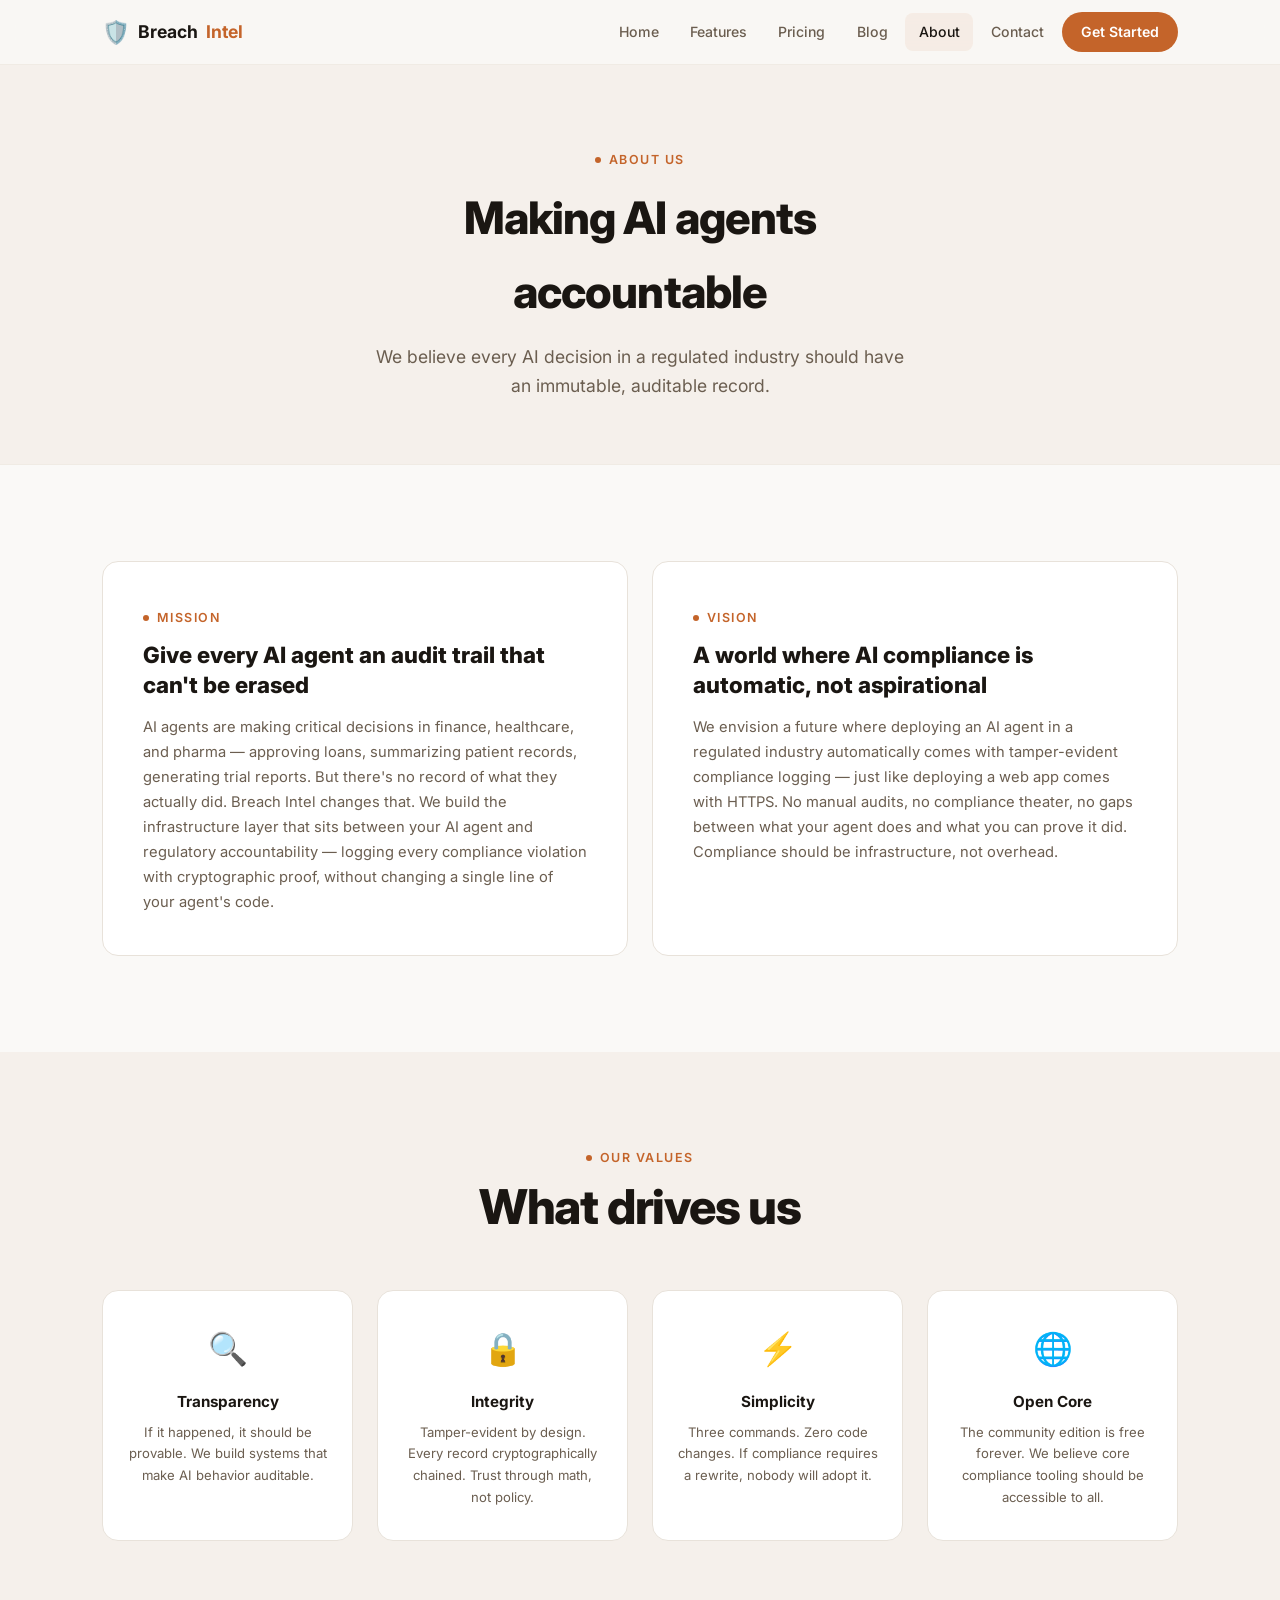
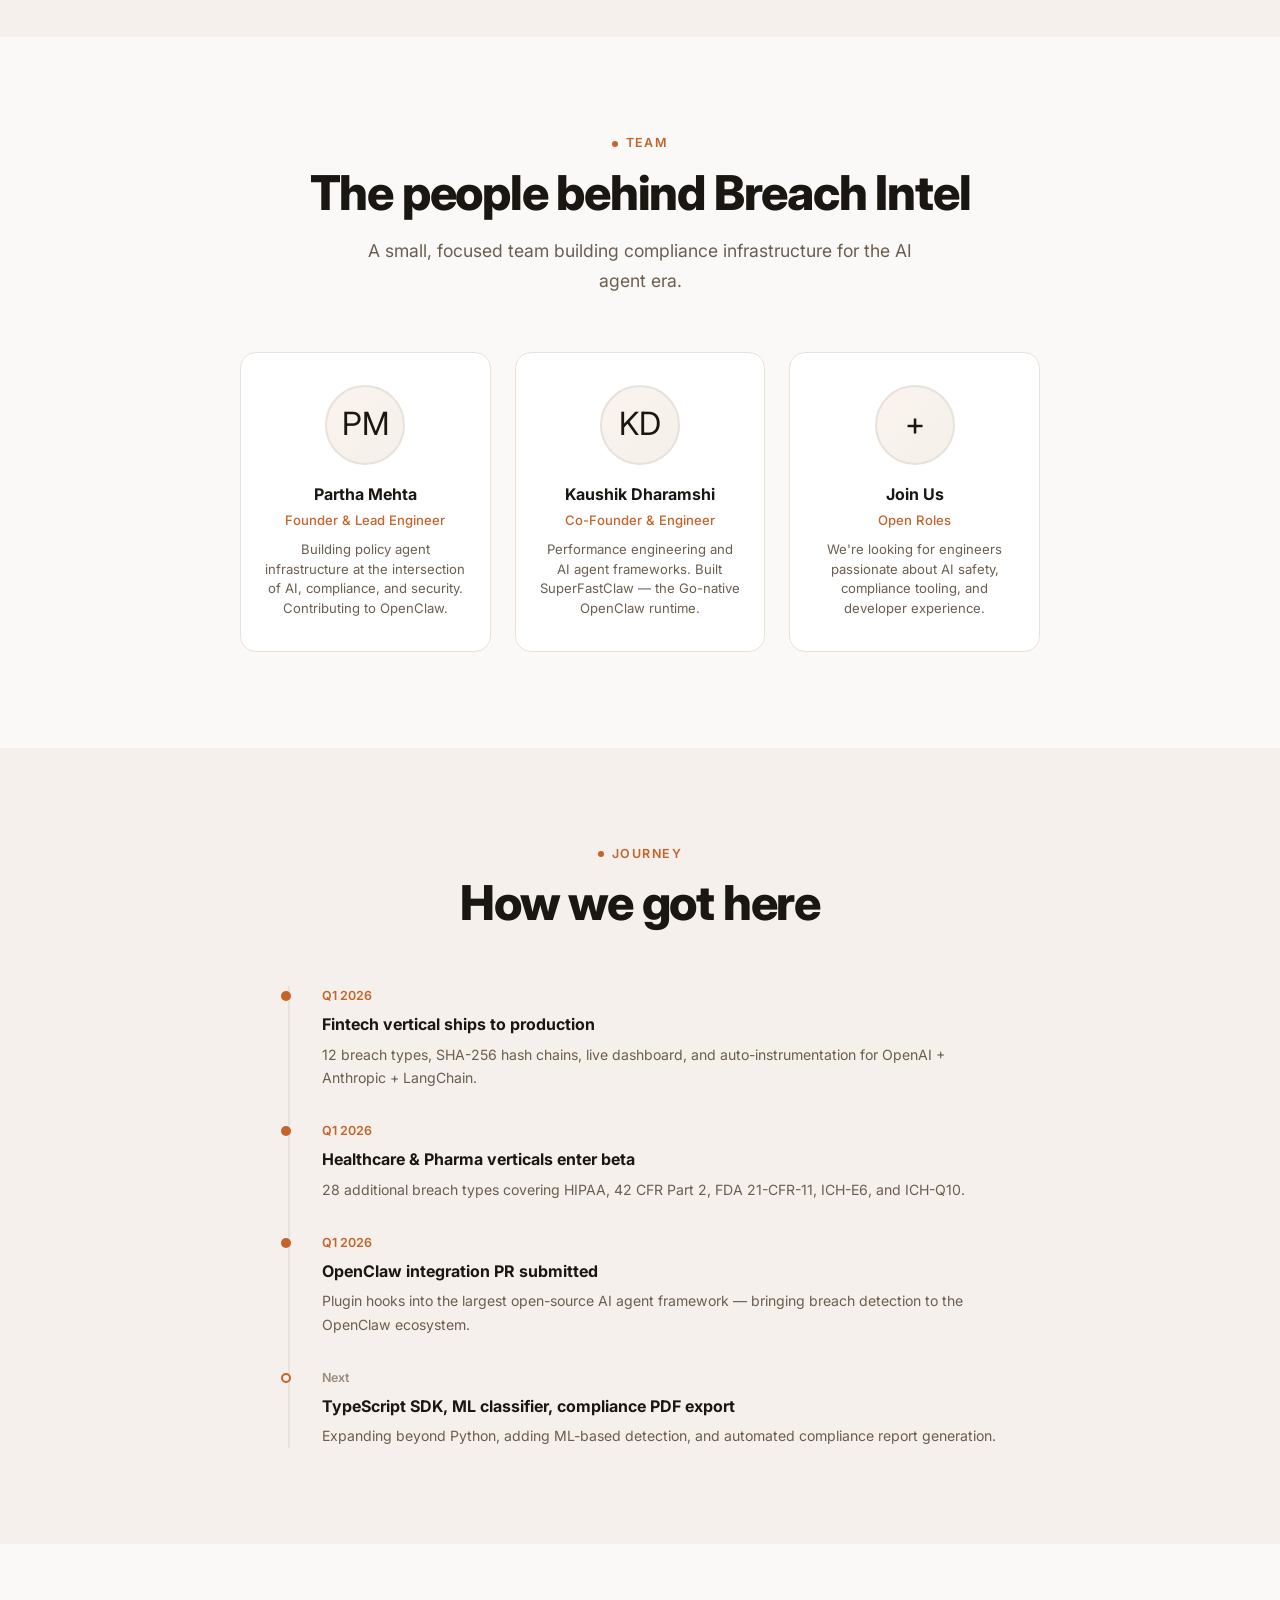
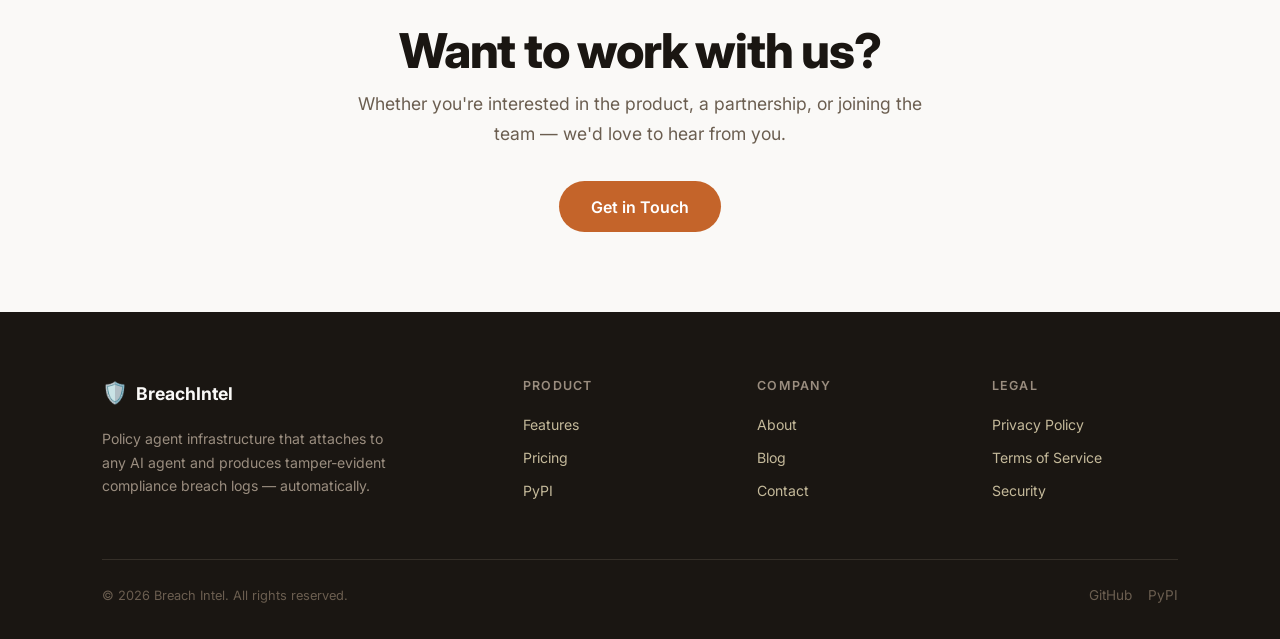
==== about.html @ 2b6464bc "Multi-page redesign: Claude AI-inspired design with 6 pages - Homepage with hero, stats, value prop," ====
<!DOCTYPE html>
<html lang="en">
<head>
  <meta charset="UTF-8">
  <meta name="viewport" content="width=device-width, initial-scale=1.0">
  <title>About — Breach Intel</title>
  <meta name="description" content="Meet the team behind Breach Intel — building the audit layer for AI agents in regulated industries.">
  <link rel="icon" href="data:image/svg+xml,<svg xmlns='http://www.w3.org/2000/svg' viewBox='0 0 100 100'><text y='.9em' font-size='90'>🛡️</text></svg>">
  <link rel="preconnect" href="https://fonts.googleapis.com">
  <link rel="preconnect" href="https://fonts.gstatic.com" crossorigin>
  <link href="https://fonts.googleapis.com/css2?family=Inter:wght@400;500;600;700;800&family=JetBrains+Mono:wght@400;500;600&display=swap" rel="stylesheet">
  <link rel="stylesheet" href="css/style.css">
</head>
<body>

  <nav class="nav">
    <div class="nav-inner">
      <a href="index.html" class="nav-brand"><span class="icon">🛡️</span> Breach<span class="highlight">Intel</span></a>
      <button class="nav-toggle" aria-label="Menu" aria-expanded="false">
        <svg viewBox="0 0 24 24" fill="none" stroke="currentColor" stroke-width="2"><path d="M4 6h16M4 12h16M4 18h16"/></svg>
      </button>
      <div class="nav-links">
        <a href="index.html">Home</a>
        <a href="features.html">Features</a>
        <a href="pricing.html">Pricing</a>
        <a href="blog.html">Blog</a>
        <a href="about.html">About</a>
        <a href="contact.html">Contact</a>
        <a href="contact.html" class="nav-cta">Get Started</a>
      </div>
    </div>
  </nav>

  <div class="page-header">
    <div class="container">
      <div class="section-eyebrow"><span class="dot"></span> About Us</div>
      <h1>Making AI agents<br>accountable</h1>
      <p>We believe every AI decision in a regulated industry should have an immutable, auditable record.</p>
    </div>
  </div>

  <!-- Mission & Vision -->
  <section>
    <div class="container">
      <div class="grid-2 fade-in">
        <div class="card" style="padding:2.5rem;">
          <div class="section-eyebrow" style="margin-bottom:0.75rem;"><span class="dot"></span> Mission</div>
          <h2 style="font-size:1.4rem;font-weight:800;margin-bottom:1rem;line-height:1.3;">Give every AI agent an audit trail that can't be erased</h2>
          <p style="font-size:0.92rem;color:var(--text-secondary);line-height:1.7;">AI agents are making critical decisions in finance, healthcare, and pharma — approving loans, summarizing patient records, generating trial reports. But there's no record of what they actually did. Breach Intel changes that. We build the infrastructure layer that sits between your AI agent and regulatory accountability — logging every compliance violation with cryptographic proof, without changing a single line of your agent's code.</p>
        </div>
        <div class="card" style="padding:2.5rem;">
          <div class="section-eyebrow" style="margin-bottom:0.75rem;"><span class="dot"></span> Vision</div>
          <h2 style="font-size:1.4rem;font-weight:800;margin-bottom:1rem;line-height:1.3;">A world where AI compliance is automatic, not aspirational</h2>
          <p style="font-size:0.92rem;color:var(--text-secondary);line-height:1.7;">We envision a future where deploying an AI agent in a regulated industry automatically comes with tamper-evident compliance logging — just like deploying a web app comes with HTTPS. No manual audits, no compliance theater, no gaps between what your agent does and what you can prove it did. Compliance should be infrastructure, not overhead.</p>
        </div>
      </div>
    </div>
  </section>

  <!-- Values -->
  <section class="bg-warm">
    <div class="container">
      <div class="section-header center fade-in">
        <div class="section-eyebrow"><span class="dot"></span> Our Values</div>
        <h2 class="section-title">What drives us</h2>
      </div>
      <div class="grid-4 fade-in">
        <div class="card" style="text-align:center;padding:2rem 1.5rem;">
          <div style="font-size:2rem;margin-bottom:0.8rem;">🔍</div>
          <h3 style="font-size:0.95rem;">Transparency</h3>
          <p style="font-size:0.82rem;color:var(--text-secondary);margin-top:0.4rem;">If it happened, it should be provable. We build systems that make AI behavior auditable.</p>
        </div>
        <div class="card" style="text-align:center;padding:2rem 1.5rem;">
          <div style="font-size:2rem;margin-bottom:0.8rem;">🔒</div>
          <h3 style="font-size:0.95rem;">Integrity</h3>
          <p style="font-size:0.82rem;color:var(--text-secondary);margin-top:0.4rem;">Tamper-evident by design. Every record cryptographically chained. Trust through math, not policy.</p>
        </div>
        <div class="card" style="text-align:center;padding:2rem 1.5rem;">
          <div style="font-size:2rem;margin-bottom:0.8rem;">⚡</div>
          <h3 style="font-size:0.95rem;">Simplicity</h3>
          <p style="font-size:0.82rem;color:var(--text-secondary);margin-top:0.4rem;">Three commands. Zero code changes. If compliance requires a rewrite, nobody will adopt it.</p>
        </div>
        <div class="card" style="text-align:center;padding:2rem 1.5rem;">
          <div style="font-size:2rem;margin-bottom:0.8rem;">🌐</div>
          <h3 style="font-size:0.95rem;">Open Core</h3>
          <p style="font-size:0.82rem;color:var(--text-secondary);margin-top:0.4rem;">The community edition is free forever. We believe core compliance tooling should be accessible to all.</p>
        </div>
      </div>
    </div>
  </section>

  <!-- Team -->
  <section>
    <div class="container">
      <div class="section-header center fade-in">
        <div class="section-eyebrow"><span class="dot"></span> Team</div>
        <h2 class="section-title">The people behind Breach Intel</h2>
        <p class="section-sub">A small, focused team building compliance infrastructure for the AI agent era.</p>
      </div>
      <div class="team-grid fade-in" style="max-width:800px;margin:0 auto;">
        <div class="team-card">
          <div class="team-avatar">PM</div>
          <h4>Partha Mehta</h4>
          <div class="role">Founder &amp; Lead Engineer</div>
          <p class="bio">Building policy agent infrastructure at the intersection of AI, compliance, and security. Contributing to OpenClaw.</p>
        </div>
        <div class="team-card">
          <div class="team-avatar">KD</div>
          <h4>Kaushik Dharamshi</h4>
          <div class="role">Co-Founder &amp; Engineer</div>
          <p class="bio">Performance engineering and AI agent frameworks. Built SuperFastClaw — the Go-native OpenClaw runtime.</p>
        </div>
        <div class="team-card">
          <div class="team-avatar">+</div>
          <h4>Join Us</h4>
          <div class="role">Open Roles</div>
          <p class="bio">We're looking for engineers passionate about AI safety, compliance tooling, and developer experience.</p>
        </div>
      </div>
    </div>
  </section>

  <!-- Timeline -->
  <section class="bg-warm">
    <div class="container">
      <div class="section-header center fade-in">
        <div class="section-eyebrow"><span class="dot"></span> Journey</div>
        <h2 class="section-title">How we got here</h2>
      </div>
      <div class="container-narrow fade-in">
        <div style="border-left:2px solid var(--border);padding-left:2rem;margin-left:1rem;">
          <div style="margin-bottom:2rem;position:relative;">
            <div style="position:absolute;left:-2.55rem;top:0.3rem;width:10px;height:10px;border-radius:50%;background:var(--accent);"></div>
            <div style="font-size:0.78rem;color:var(--accent);font-weight:600;margin-bottom:0.3rem;">Q1 2026</div>
            <h3 style="font-size:1rem;font-weight:700;margin-bottom:0.3rem;">Fintech vertical ships to production</h3>
            <p style="font-size:0.88rem;color:var(--text-secondary);">12 breach types, SHA-256 hash chains, live dashboard, and auto-instrumentation for OpenAI + Anthropic + LangChain.</p>
          </div>
          <div style="margin-bottom:2rem;position:relative;">
            <div style="position:absolute;left:-2.55rem;top:0.3rem;width:10px;height:10px;border-radius:50%;background:var(--accent);"></div>
            <div style="font-size:0.78rem;color:var(--accent);font-weight:600;margin-bottom:0.3rem;">Q1 2026</div>
            <h3 style="font-size:1rem;font-weight:700;margin-bottom:0.3rem;">Healthcare &amp; Pharma verticals enter beta</h3>
            <p style="font-size:0.88rem;color:var(--text-secondary);">28 additional breach types covering HIPAA, 42 CFR Part 2, FDA 21-CFR-11, ICH-E6, and ICH-Q10.</p>
          </div>
          <div style="margin-bottom:2rem;position:relative;">
            <div style="position:absolute;left:-2.55rem;top:0.3rem;width:10px;height:10px;border-radius:50%;background:var(--accent);"></div>
            <div style="font-size:0.78rem;color:var(--accent);font-weight:600;margin-bottom:0.3rem;">Q1 2026</div>
            <h3 style="font-size:1rem;font-weight:700;margin-bottom:0.3rem;">OpenClaw integration PR submitted</h3>
            <p style="font-size:0.88rem;color:var(--text-secondary);">Plugin hooks into the largest open-source AI agent framework — bringing breach detection to the OpenClaw ecosystem.</p>
          </div>
          <div style="position:relative;">
            <div style="position:absolute;left:-2.55rem;top:0.3rem;width:10px;height:10px;border-radius:50%;border:2px solid var(--accent);background:var(--bg-warm);"></div>
            <div style="font-size:0.78rem;color:var(--text-tertiary);font-weight:600;margin-bottom:0.3rem;">Next</div>
            <h3 style="font-size:1rem;font-weight:700;margin-bottom:0.3rem;">TypeScript SDK, ML classifier, compliance PDF export</h3>
            <p style="font-size:0.88rem;color:var(--text-secondary);">Expanding beyond Python, adding ML-based detection, and automated compliance report generation.</p>
          </div>
        </div>
      </div>
    </div>
  </section>

  <!-- CTA -->
  <section style="text-align:center;padding:5rem 2rem;">
    <div class="container-narrow fade-in">
      <h2 class="section-title">Want to work with us?</h2>
      <p class="section-sub" style="margin:0.75rem auto 2rem;">Whether you're interested in the product, a partnership, or joining the team — we'd love to hear from you.</p>
      <a href="contact.html" class="btn btn-accent btn-lg">Get in Touch</a>
    </div>
  </section>

  <!-- Footer -->
  <footer class="footer">
    <div class="container">
      <div class="footer-grid">
        <div>
          <div class="footer-brand"><span class="icon">🛡️</span> BreachIntel</div>
          <p class="footer-desc">Policy agent infrastructure that attaches to any AI agent and produces tamper-evident compliance breach logs — automatically.</p>
        </div>
        <div><h4>Product</h4><a href="features.html" class="footer-link">Features</a><a href="pricing.html" class="footer-link">Pricing</a><a href="https://pypi.org/project/breach-intel/" target="_blank" class="footer-link">PyPI</a></div>
        <div><h4>Company</h4><a href="about.html" class="footer-link">About</a><a href="blog.html" class="footer-link">Blog</a><a href="contact.html" class="footer-link">Contact</a></div>
        <div><h4>Legal</h4><a href="#" class="footer-link">Privacy Policy</a><a href="#" class="footer-link">Terms of Service</a><a href="#" class="footer-link">Security</a></div>
      </div>
      <div class="footer-bottom">
        <span class="footer-copy">&copy; 2026 Breach Intel. All rights reserved.</span>
        <div class="footer-socials"><a href="https://github.com/ParthaMehtaOrg" target="_blank">GitHub</a><a href="https://pypi.org/project/breach-intel/" target="_blank">PyPI</a></div>
      </div>
    </div>
  </footer>
  <script src="js/main.js"></script>
</body>
</html>
---- css/style.css ----
/* ═══════════════════════════════════════════════════════════
   Breach Intel — Global Styles
   Design: Claude AI–inspired (warm neutrals, soft gradients)
   ═══════════════════════════════════════════════════════════ */

/* ── Variables ── */
:root {
  /* Surfaces */
  --bg:          #faf9f7;
  --bg-warm:     #f5f0eb;
  --bg-card:     #ffffff;
  --bg-elevated: #fff8f2;
  --bg-dark:     #1a1612;
  --bg-dark-card:#252017;
  --bg-code:     #2d2821;

  /* Text */
  --text:        #1a1612;
  --text-secondary: #6b5e50;
  --text-tertiary:  #9a8d7f;
  --text-inverse:   #faf9f7;

  /* Accent — warm coral/terracotta */
  --accent:       #c4642a;
  --accent-light: #e8854a;
  --accent-bg:    rgba(196, 100, 42, 0.08);
  --accent-bg-hover: rgba(196, 100, 42, 0.14);

  /* Semantic */
  --success:  #2d8a4e;
  --warning:  #c77d1a;
  --danger:   #c42a2a;
  --info:     #2a6ec4;

  /* Borders */
  --border:       #e8e2da;
  --border-light: #f0ebe4;
  --border-hover: #d4ccc0;

  /* Shadows */
  --shadow-sm:  0 1px 3px rgba(26, 22, 18, 0.04);
  --shadow-md:  0 4px 12px rgba(26, 22, 18, 0.06);
  --shadow-lg:  0 8px 30px rgba(26, 22, 18, 0.08);
  --shadow-xl:  0 16px 50px rgba(26, 22, 18, 0.12);

  /* Radius */
  --radius-sm:  8px;
  --radius-md:  12px;
  --radius-lg:  16px;
  --radius-xl:  24px;
  --radius-full: 100px;

  /* Spacing */
  --section-pad: 6rem 0;

  /* Typography */
  --font-body: 'Inter', -apple-system, BlinkMacSystemFont, 'Segoe UI', sans-serif;
  --font-mono: 'JetBrains Mono', 'Fira Code', 'Consolas', monospace;

  /* Transitions */
  --ease: cubic-bezier(0.4, 0, 0.2, 1);
}

/* ── Reset ── */
*, *::before, *::after { margin: 0; padding: 0; box-sizing: border-box; }

html {
  scroll-behavior: smooth;
  -webkit-text-size-adjust: 100%;
}

body {
  font-family: var(--font-body);
  background: var(--bg);
  color: var(--text);
  line-height: 1.65;
  overflow-x: hidden;
  -webkit-font-smoothing: antialiased;
  -moz-osx-font-smoothing: grayscale;
}

img { max-width: 100%; display: block; }
a { color: inherit; text-decoration: none; }
code, pre { font-family: var(--font-mono); }

/* ── Layout ── */
.container {
  max-width: 1140px;
  margin: 0 auto;
  padding: 0 2rem;
}
.container-narrow {
  max-width: 800px;
  margin: 0 auto;
  padding: 0 2rem;
}

/* ── Navigation ── */
.nav {
  position: fixed;
  top: 0;
  width: 100%;
  z-index: 100;
  background: rgba(250, 249, 247, 0.8);
  backdrop-filter: blur(20px);
  -webkit-backdrop-filter: blur(20px);
  border-bottom: 1px solid var(--border-light);
  transition: background 0.3s var(--ease), box-shadow 0.3s var(--ease);
}
.nav.scrolled {
  background: rgba(250, 249, 247, 0.95);
  box-shadow: var(--shadow-sm);
}
.nav-inner {
  max-width: 1140px;
  margin: 0 auto;
  padding: 0 2rem;
  height: 64px;
  display: flex;
  align-items: center;
  justify-content: space-between;
}
.nav-brand {
  display: flex;
  align-items: center;
  gap: 0.5rem;
  font-weight: 700;
  font-size: 1.1rem;
  color: var(--text);
  text-decoration: none;
}
.nav-brand .icon { font-size: 1.4rem; }
.nav-brand .highlight { color: var(--accent); }

.nav-links {
  display: flex;
  align-items: center;
  gap: 0.25rem;
}
.nav-links a {
  padding: 0.45rem 0.85rem;
  font-size: 0.88rem;
  font-weight: 500;
  color: var(--text-secondary);
  border-radius: var(--radius-sm);
  transition: all 0.2s var(--ease);
}
.nav-links a:hover,
.nav-links a.active {
  color: var(--text);
  background: var(--accent-bg);
}

.nav-cta {
  background: var(--accent) !important;
  color: #fff !important;
  font-weight: 600 !important;
  padding: 0.5rem 1.2rem !important;
  border-radius: var(--radius-full) !important;
  transition: all 0.2s var(--ease) !important;
}
.nav-cta:hover {
  background: var(--accent-light) !important;
  transform: translateY(-1px) !important;
  box-shadow: 0 4px 15px rgba(196, 100, 42, 0.25) !important;
}

/* Mobile menu */
.nav-toggle {
  display: none;
  background: none;
  border: none;
  cursor: pointer;
  padding: 0.5rem;
  color: var(--text);
}
.nav-toggle svg { width: 24px; height: 24px; }

/* ── Buttons ── */
.btn {
  display: inline-flex;
  align-items: center;
  gap: 0.5rem;
  padding: 0.75rem 1.6rem;
  border-radius: var(--radius-full);
  font-size: 0.92rem;
  font-weight: 600;
  font-family: var(--font-body);
  text-decoration: none;
  cursor: pointer;
  border: none;
  transition: all 0.25s var(--ease);
  line-height: 1.4;
}
.btn-primary {
  background: var(--text);
  color: var(--bg);
}
.btn-primary:hover {
  background: #352f28;
  transform: translateY(-2px);
  box-shadow: var(--shadow-lg);
}
.btn-accent {
  background: var(--accent);
  color: #fff;
}
.btn-accent:hover {
  background: var(--accent-light);
  transform: translateY(-2px);
  box-shadow: 0 4px 20px rgba(196, 100, 42, 0.3);
}
.btn-outline {
  background: transparent;
  color: var(--text);
  border: 1.5px solid var(--border);
}
.btn-outline:hover {
  border-color: var(--border-hover);
  background: var(--bg-warm);
  transform: translateY(-2px);
}
.btn-ghost {
  background: transparent;
  color: var(--accent);
  padding: 0.5rem 0;
}
.btn-ghost:hover {
  color: var(--accent-light);
}
.btn-ghost .arrow {
  transition: transform 0.2s var(--ease);
}
.btn-ghost:hover .arrow {
  transform: translateX(4px);
}

.btn-sm { padding: 0.5rem 1.1rem; font-size: 0.85rem; }
.btn-lg { padding: 0.9rem 2rem; font-size: 1rem; }

/* ── Section ── */
section { padding: var(--section-pad); }

.section-eyebrow {
  display: inline-flex;
  align-items: center;
  gap: 0.5rem;
  font-size: 0.78rem;
  text-transform: uppercase;
  letter-spacing: 0.12em;
  font-weight: 600;
  color: var(--accent);
  margin-bottom: 0.75rem;
}
.section-eyebrow .dot {
  width: 6px; height: 6px;
  border-radius: 50%;
  background: var(--accent);
}
.section-title {
  font-size: clamp(2rem, 4vw, 3rem);
  font-weight: 800;
  line-height: 1.12;
  letter-spacing: -0.025em;
  color: var(--text);
}
.section-title .accent { color: var(--accent); }
.section-sub {
  font-size: 1.1rem;
  color: var(--text-secondary);
  line-height: 1.7;
  max-width: 580px;
  margin-top: 1rem;
}
.section-header {
  margin-bottom: 3.5rem;
}
.section-header.center {
  text-align: center;
  display: flex;
  flex-direction: column;
  align-items: center;
}

/* ── Cards ── */
.card {
  background: var(--bg-card);
  border: 1px solid var(--border);
  border-radius: var(--radius-lg);
  padding: 2rem;
  transition: all 0.3s var(--ease);
}
.card:hover {
  border-color: var(--border-hover);
  box-shadow: var(--shadow-md);
  transform: translateY(-3px);
}
.card-icon {
  width: 48px;
  height: 48px;
  border-radius: var(--radius-md);
  display: flex;
  align-items: center;
  justify-content: center;
  font-size: 1.4rem;
  margin-bottom: 1.2rem;
  background: var(--accent-bg);
}
.card-icon.green { background: rgba(45, 138, 78, 0.1); }
.card-icon.blue  { background: rgba(42, 110, 196, 0.1); }
.card-icon.orange { background: rgba(199, 125, 26, 0.1); }
.card-icon.red   { background: rgba(196, 42, 42, 0.1); }
.card-icon.purple { background: rgba(138, 79, 196, 0.1); }

.card h3 {
  font-size: 1.05rem;
  font-weight: 700;
  margin-bottom: 0.5rem;
}
.card p {
  font-size: 0.9rem;
  color: var(--text-secondary);
  line-height: 1.65;
}

/* ── Grid ── */
.grid-2 { display: grid; grid-template-columns: repeat(2, 1fr); gap: 1.5rem; }
.grid-3 { display: grid; grid-template-columns: repeat(3, 1fr); gap: 1.5rem; }
.grid-4 { display: grid; grid-template-columns: repeat(4, 1fr); gap: 1.5rem; }

/* ── Badge / Tag ── */
.badge {
  display: inline-flex;
  align-items: center;
  gap: 0.4rem;
  padding: 0.3rem 0.8rem;
  border-radius: var(--radius-full);
  font-size: 0.75rem;
  font-weight: 600;
  border: 1px solid var(--border);
  background: var(--bg-card);
}
.badge.accent {
  background: var(--accent-bg);
  color: var(--accent);
  border-color: transparent;
}
.tag {
  display: inline-block;
  padding: 0.2rem 0.6rem;
  border-radius: var(--radius-sm);
  font-size: 0.72rem;
  font-weight: 600;
  font-family: var(--font-mono);
  background: var(--bg-warm);
  color: var(--text-secondary);
  border: 1px solid var(--border-light);
}

/* ── Terminal / Code ── */
.terminal {
  background: var(--bg-code);
  border-radius: var(--radius-lg);
  overflow: hidden;
  box-shadow: var(--shadow-xl);
}
.terminal-bar {
  display: flex;
  align-items: center;
  gap: 6px;
  padding: 0.75rem 1rem;
  background: rgba(0,0,0,0.2);
}
.terminal-dot { width: 10px; height: 10px; border-radius: 50%; }
.terminal-dot.r { background: #e85d4a; }
.terminal-dot.y { background: #d4a83a; }
.terminal-dot.g { background: #3bba5a; }
.terminal-body {
  padding: 1.4rem 1.6rem;
  font-family: var(--font-mono);
  font-size: 0.82rem;
  line-height: 1.9;
  color: #c4b99a;
  overflow-x: auto;
}
.terminal-body .prompt { color: #7ec87e; }
.terminal-body .cmd { color: #f0e6d2; }
.terminal-body .flag { color: #6fb8d4; }
.terminal-body .output { color: #8a7e6a; }
.terminal-body .success { color: #7ec87e; }
.terminal-body .warn { color: #d4a83a; }
.terminal-body .url { color: #c4642a; }
.terminal-body .accent-text { color: #c4642a; }

/* ── Stats ── */
.stats-row {
  display: grid;
  grid-template-columns: repeat(auto-fit, minmax(140px, 1fr));
  gap: 0;
  border: 1px solid var(--border);
  border-radius: var(--radius-lg);
  background: var(--bg-card);
  overflow: hidden;
}
.stat {
  padding: 1.5rem 1.2rem;
  text-align: center;
  border-right: 1px solid var(--border);
}
.stat:last-child { border-right: none; }
.stat-value {
  font-family: var(--font-mono);
  font-size: 1.6rem;
  font-weight: 700;
  color: var(--text);
}
.stat-label {
  font-size: 0.72rem;
  text-transform: uppercase;
  letter-spacing: 0.1em;
  color: var(--text-tertiary);
  margin-top: 0.25rem;
  font-weight: 500;
}

/* ── Table ── */
.table-wrap {
  border: 1px solid var(--border);
  border-radius: var(--radius-lg);
  overflow: hidden;
  background: var(--bg-card);
}
.table-wrap table {
  width: 100%;
  border-collapse: collapse;
}
.table-wrap th {
  text-align: left;
  padding: 0.9rem 1.2rem;
  font-size: 0.78rem;
  text-transform: uppercase;
  letter-spacing: 0.08em;
  color: var(--text-tertiary);
  background: var(--bg-warm);
  border-bottom: 1px solid var(--border);
  font-weight: 600;
}
.table-wrap td {
  padding: 0.85rem 1.2rem;
  font-size: 0.9rem;
  border-bottom: 1px solid var(--border-light);
}
.table-wrap tr:last-child td { border-bottom: none; }
.table-wrap tr:hover td { background: var(--bg-warm); }

.check { color: var(--success); font-weight: 600; }
.cross { color: var(--text-tertiary); }

/* ── Form ── */
.form-group {
  margin-bottom: 1.2rem;
}
.form-group label {
  display: block;
  font-size: 0.85rem;
  font-weight: 600;
  margin-bottom: 0.4rem;
  color: var(--text);
}
.form-input {
  width: 100%;
  padding: 0.75rem 1rem;
  border: 1.5px solid var(--border);
  border-radius: var(--radius-md);
  font-family: var(--font-body);
  font-size: 0.92rem;
  color: var(--text);
  background: var(--bg-card);
  transition: border-color 0.2s var(--ease), box-shadow 0.2s var(--ease);
  outline: none;
}
.form-input:focus {
  border-color: var(--accent);
  box-shadow: 0 0 0 3px var(--accent-bg);
}
textarea.form-input {
  resize: vertical;
  min-height: 140px;
}

/* ── Footer ── */
.footer {
  background: var(--bg-dark);
  color: var(--text-inverse);
  padding: 4rem 0 2rem;
}
.footer-grid {
  display: grid;
  grid-template-columns: 2fr 1fr 1fr 1fr;
  gap: 3rem;
  margin-bottom: 3rem;
}
.footer-brand {
  display: flex;
  align-items: center;
  gap: 0.5rem;
  font-weight: 700;
  font-size: 1.1rem;
  margin-bottom: 1rem;
}
.footer-brand .icon { font-size: 1.3rem; }
.footer-desc {
  font-size: 0.88rem;
  color: #9a8d7f;
  line-height: 1.7;
  max-width: 300px;
}
.footer h4 {
  font-size: 0.78rem;
  text-transform: uppercase;
  letter-spacing: 0.1em;
  color: #9a8d7f;
  margin-bottom: 1rem;
  font-weight: 600;
}
.footer-link {
  display: block;
  font-size: 0.88rem;
  color: #c4b99a;
  margin-bottom: 0.6rem;
  transition: color 0.2s;
}
.footer-link:hover { color: #fff; }
.footer-bottom {
  border-top: 1px solid #352f28;
  padding-top: 1.5rem;
  display: flex;
  align-items: center;
  justify-content: space-between;
}
.footer-copy {
  font-size: 0.8rem;
  color: #6b5e50;
}
.footer-socials {
  display: flex;
  gap: 1rem;
}
.footer-socials a {
  color: #6b5e50;
  font-size: 0.85rem;
  transition: color 0.2s;
}
.footer-socials a:hover { color: #fff; }

/* ── Hero ── */
.hero {
  min-height: 100vh;
  display: flex;
  align-items: center;
  padding: 8rem 0 4rem;
  position: relative;
  overflow: hidden;
}
.hero::before {
  content: '';
  position: absolute;
  top: 0; right: 0;
  width: 60%;
  height: 100%;
  background: radial-gradient(ellipse at 70% 30%, var(--accent-bg) 0%, transparent 60%);
  pointer-events: none;
}
.hero-content {
  position: relative;
  z-index: 1;
}
.hero-layout {
  display: grid;
  grid-template-columns: 1fr 1fr;
  gap: 4rem;
  align-items: center;
}
.hero h1 {
  font-size: clamp(2.6rem, 5.5vw, 3.8rem);
  font-weight: 800;
  line-height: 1.08;
  letter-spacing: -0.03em;
  margin-bottom: 1.2rem;
}
.hero .sub {
  font-size: 1.15rem;
  color: var(--text-secondary);
  line-height: 1.7;
  margin-bottom: 2rem;
  max-width: 500px;
}
.hero-ctas {
  display: flex;
  gap: 0.75rem;
  flex-wrap: wrap;
}

/* ── Page Header ── */
.page-header {
  padding: 9rem 0 4rem;
  text-align: center;
  background: var(--bg-warm);
  border-bottom: 1px solid var(--border-light);
}
.page-header h1 {
  font-size: clamp(2rem, 4vw, 2.8rem);
  font-weight: 800;
  letter-spacing: -0.02em;
  margin-bottom: 0.75rem;
}
.page-header p {
  font-size: 1.1rem;
  color: var(--text-secondary);
  max-width: 550px;
  margin: 0 auto;
}

/* ── Pricing ── */
.pricing-grid {
  display: grid;
  grid-template-columns: repeat(3, 1fr);
  gap: 1.5rem;
  align-items: start;
}
.pricing-card {
  background: var(--bg-card);
  border: 1.5px solid var(--border);
  border-radius: var(--radius-xl);
  padding: 2.5rem 2rem;
  text-align: center;
  transition: all 0.3s var(--ease);
  position: relative;
}
.pricing-card:hover {
  box-shadow: var(--shadow-lg);
  transform: translateY(-4px);
}
.pricing-card.featured {
  border-color: var(--accent);
  box-shadow: 0 8px 30px rgba(196, 100, 42, 0.12);
}
.pricing-card.featured::before {
  content: 'Most Popular';
  position: absolute;
  top: -12px;
  left: 50%;
  transform: translateX(-50%);
  background: var(--accent);
  color: #fff;
  font-size: 0.72rem;
  font-weight: 700;
  padding: 0.25rem 1rem;
  border-radius: var(--radius-full);
  text-transform: uppercase;
  letter-spacing: 0.06em;
}
.pricing-card h3 {
  font-size: 1.1rem;
  font-weight: 700;
  margin-bottom: 0.5rem;
}
.pricing-card .price {
  font-size: 2.8rem;
  font-weight: 800;
  margin: 1rem 0 0.25rem;
  letter-spacing: -0.03em;
}
.pricing-card .price span {
  font-size: 1rem;
  font-weight: 500;
  color: var(--text-tertiary);
}
.pricing-card .period {
  font-size: 0.85rem;
  color: var(--text-tertiary);
  margin-bottom: 1.5rem;
}
.pricing-features {
  text-align: left;
  list-style: none;
  margin: 1.5rem 0;
}
.pricing-features li {
  padding: 0.45rem 0;
  font-size: 0.88rem;
  color: var(--text-secondary);
  display: flex;
  align-items: flex-start;
  gap: 0.5rem;
}
.pricing-features li::before {
  content: '✓';
  color: var(--success);
  font-weight: 700;
  flex-shrink: 0;
}

/* ── Blog ── */
.blog-grid {
  display: grid;
  grid-template-columns: repeat(auto-fill, minmax(340px, 1fr));
  gap: 1.5rem;
}
.blog-card {
  background: var(--bg-card);
  border: 1px solid var(--border);
  border-radius: var(--radius-lg);
  overflow: hidden;
  transition: all 0.3s var(--ease);
}
.blog-card:hover {
  box-shadow: var(--shadow-md);
  transform: translateY(-3px);
}
.blog-card-img {
  height: 200px;
  background: linear-gradient(135deg, var(--bg-warm), var(--accent-bg));
  display: flex;
  align-items: center;
  justify-content: center;
  font-size: 3rem;
}
.blog-card-body {
  padding: 1.5rem;
}
.blog-card-meta {
  display: flex;
  align-items: center;
  gap: 0.75rem;
  font-size: 0.78rem;
  color: var(--text-tertiary);
  margin-bottom: 0.75rem;
}
.blog-card h3 {
  font-size: 1.1rem;
  font-weight: 700;
  margin-bottom: 0.5rem;
  line-height: 1.4;
}
.blog-card p {
  font-size: 0.88rem;
  color: var(--text-secondary);
  line-height: 1.6;
}

/* ── Team ── */
.team-grid {
  display: grid;
  grid-template-columns: repeat(auto-fill, minmax(240px, 1fr));
  gap: 1.5rem;
}
.team-card {
  text-align: center;
  background: var(--bg-card);
  border: 1px solid var(--border);
  border-radius: var(--radius-lg);
  padding: 2rem 1.5rem;
  transition: all 0.3s var(--ease);
}
.team-card:hover {
  box-shadow: var(--shadow-md);
  transform: translateY(-3px);
}
.team-avatar {
  width: 80px;
  height: 80px;
  border-radius: 50%;
  background: linear-gradient(135deg, var(--accent-bg), var(--bg-warm));
  display: flex;
  align-items: center;
  justify-content: center;
  font-size: 2rem;
  margin: 0 auto 1rem;
  border: 2px solid var(--border);
}
.team-card h4 {
  font-size: 1rem;
  font-weight: 700;
  margin-bottom: 0.2rem;
}
.team-card .role {
  font-size: 0.82rem;
  color: var(--accent);
  font-weight: 500;
  margin-bottom: 0.5rem;
}
.team-card .bio {
  font-size: 0.82rem;
  color: var(--text-secondary);
  line-height: 1.5;
}

/* ── Divider ── */
.divider {
  height: 1px;
  background: var(--border);
  margin: 3rem 0;
}

/* ── Alternating Section BG ── */
.bg-warm { background: var(--bg-warm); }
.bg-white { background: var(--bg-card); }

/* ── Animations ── */
.fade-in {
  opacity: 0;
  transform: translateY(20px);
  transition: opacity 0.6s var(--ease), transform 0.6s var(--ease);
}
.fade-in.visible {
  opacity: 1;
  transform: translateY(0);
}

/* ── Responsive ── */
@media (max-width: 968px) {
  .hero-layout { grid-template-columns: 1fr; gap: 2.5rem; }
  .pricing-grid { grid-template-columns: 1fr; max-width: 420px; margin: 0 auto; }
  .footer-grid { grid-template-columns: 1fr 1fr; gap: 2rem; }
  .grid-3 { grid-template-columns: 1fr; }
  .grid-4 { grid-template-columns: repeat(2, 1fr); }
}

@media (max-width: 768px) {
  :root { --section-pad: 4rem 0; }
  .nav-links { display: none; }
  .nav-links.open {
    display: flex;
    flex-direction: column;
    position: absolute;
    top: 64px;
    left: 0;
    width: 100%;
    background: var(--bg);
    border-bottom: 1px solid var(--border);
    padding: 1rem 2rem;
    box-shadow: var(--shadow-md);
  }
  .nav-toggle { display: block; }
  .grid-2 { grid-template-columns: 1fr; }
  .grid-4 { grid-template-columns: 1fr; }
  .stats-row { grid-template-columns: repeat(3, 1fr); }
  .blog-grid { grid-template-columns: 1fr; }
  .footer-grid { grid-template-columns: 1fr; }
  .footer-bottom { flex-direction: column; gap: 1rem; text-align: center; }
  .hero { min-height: auto; padding: 7rem 0 3rem; }
}

@media (max-width: 480px) {
  .stats-row { grid-template-columns: repeat(2, 1fr); }
  .container { padding: 0 1.25rem; }
}
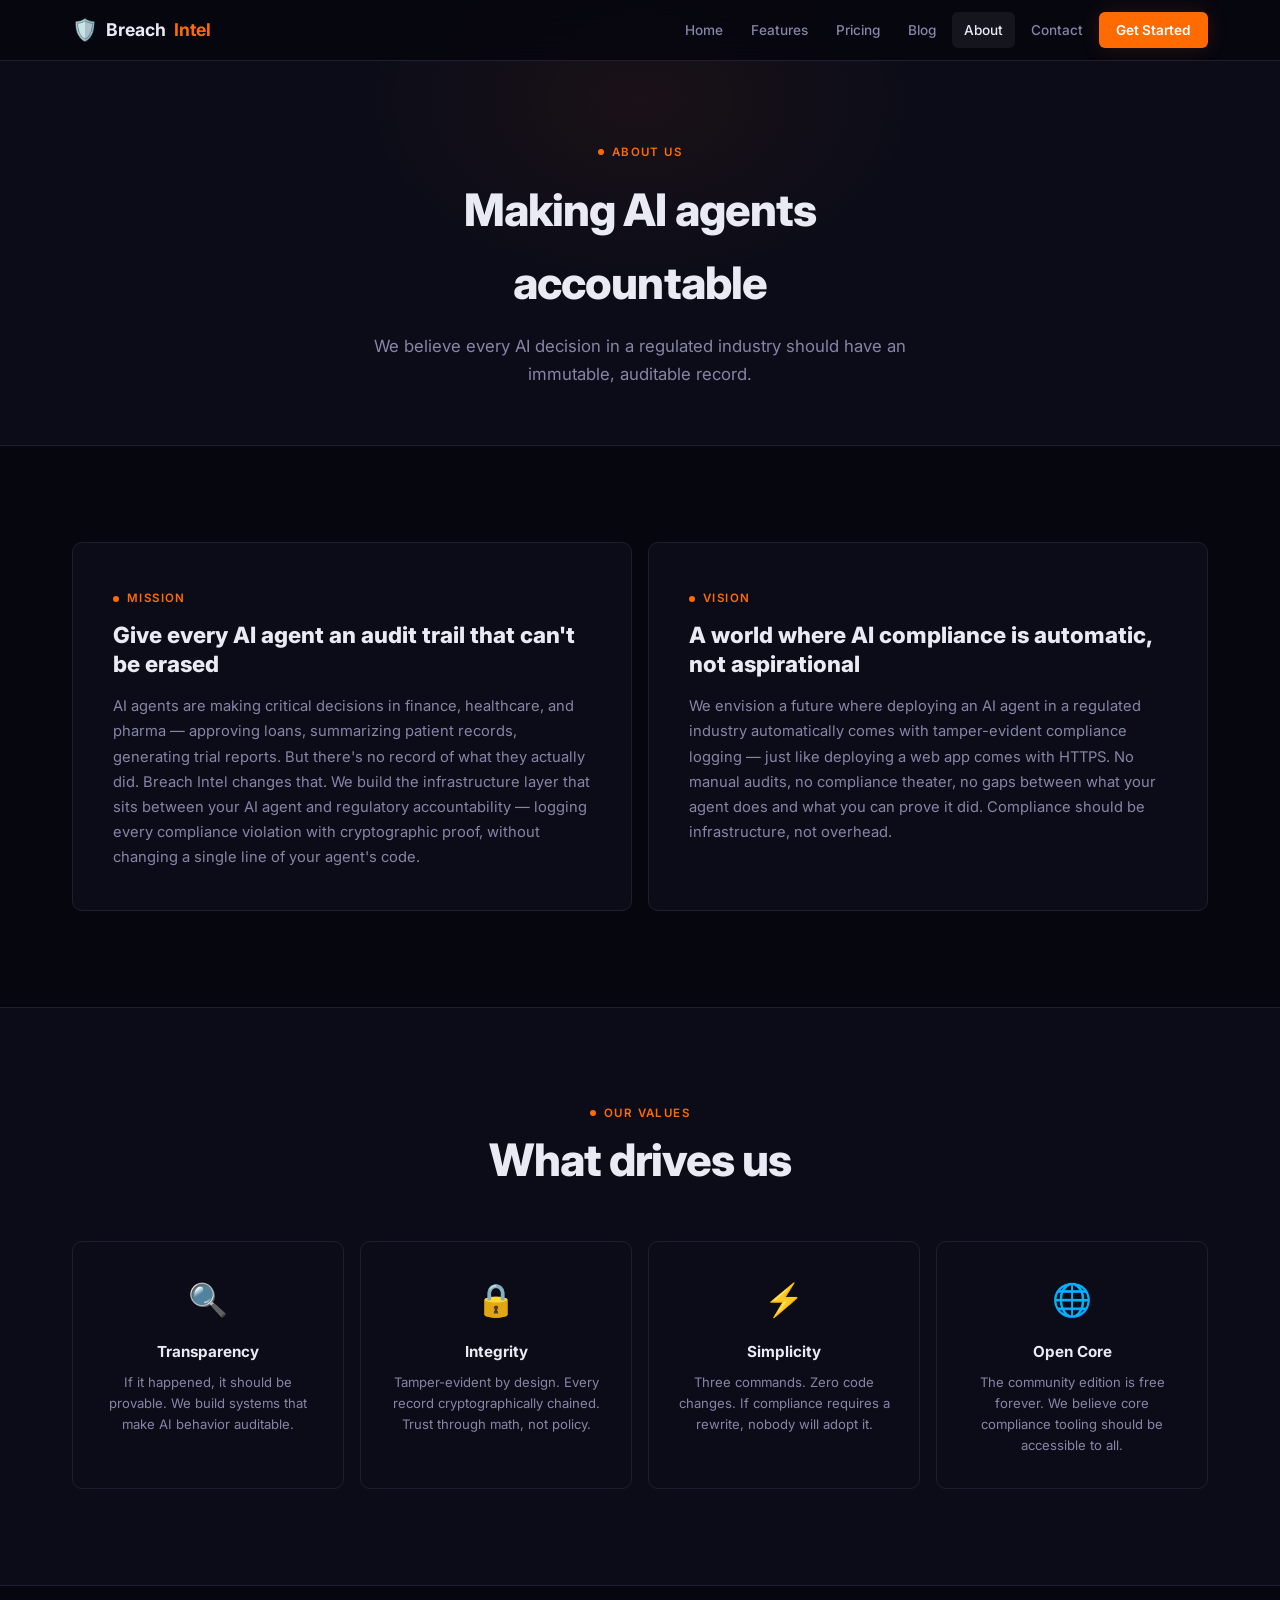
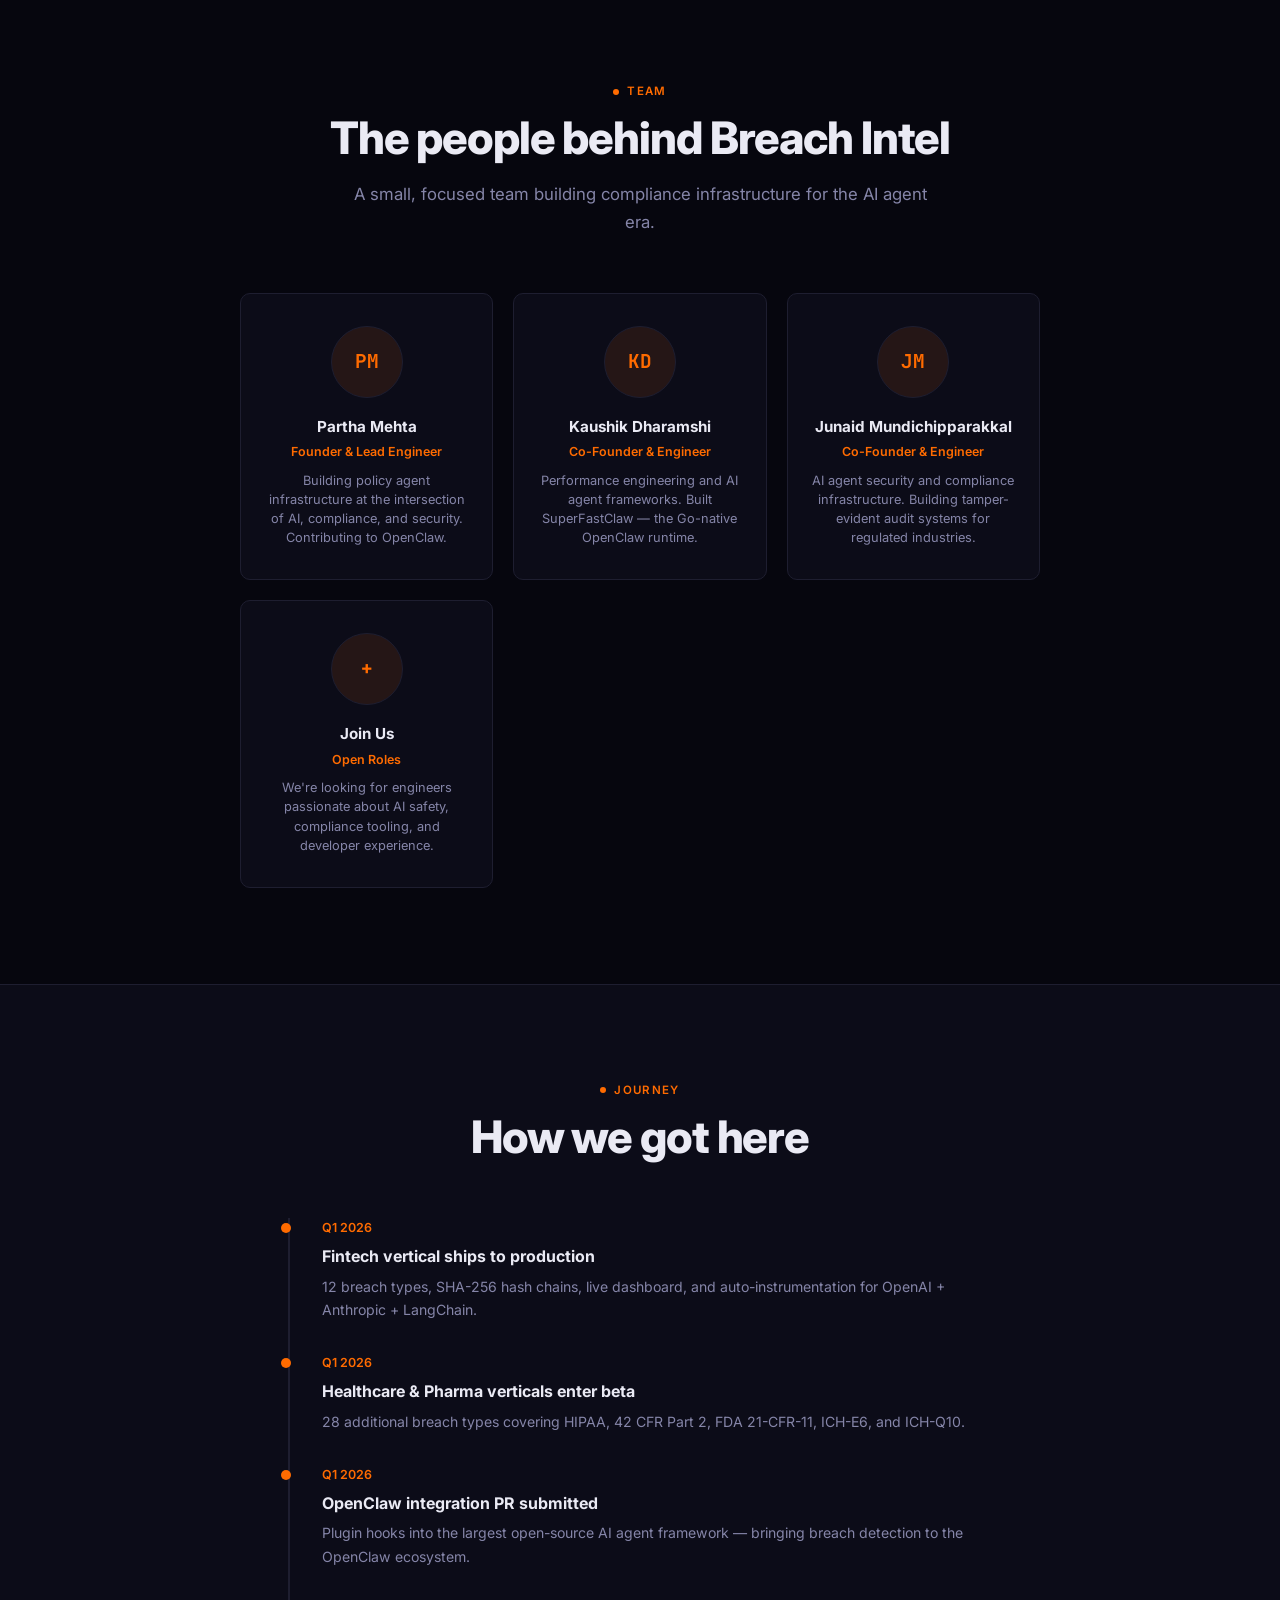
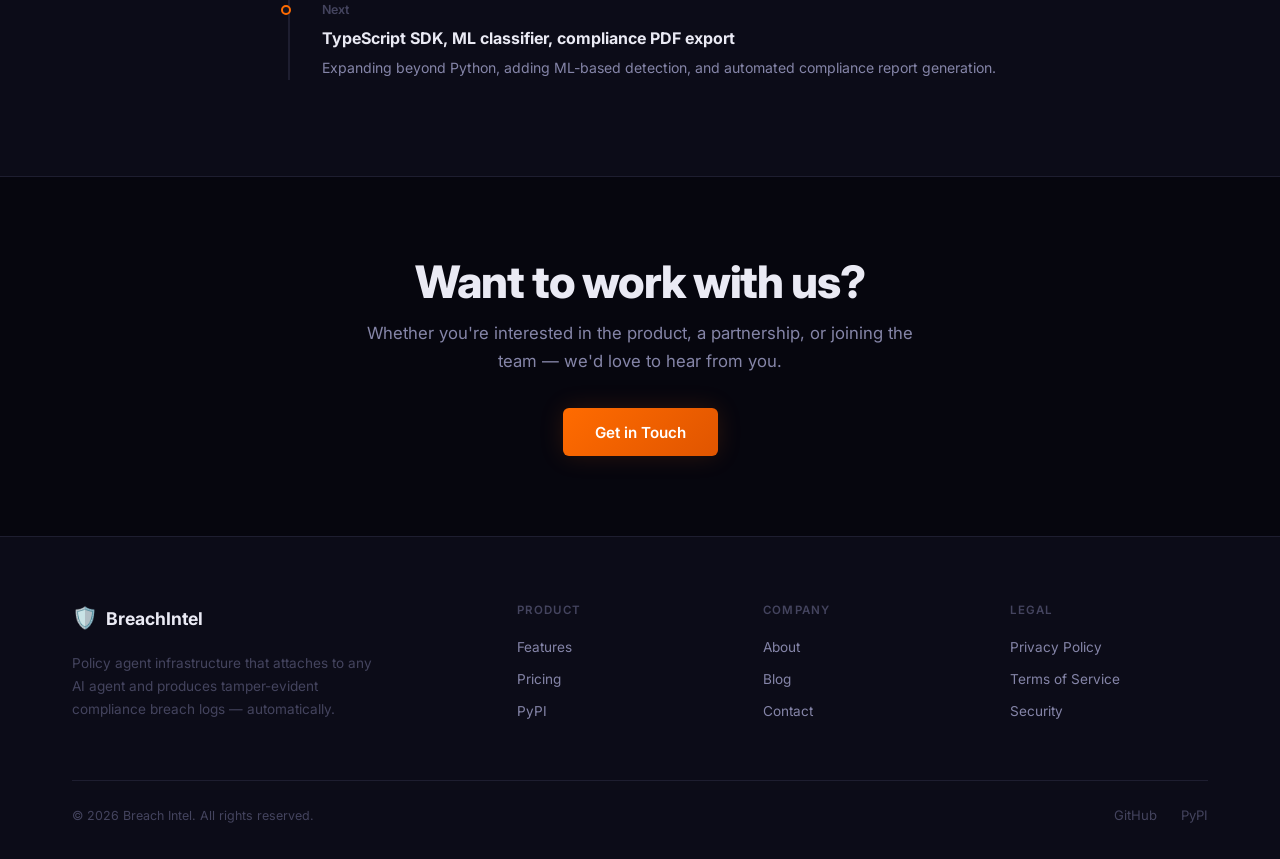
==== commit 44dd88a6: "Retheme entire site to SuperFastClaw dark navy + orange design - Background: #06060e deep navy-black" ====
--- a/about.html
+++ b/about.html
@@ -111,6 +111,12 @@
           <p class="bio">Performance engineering and AI agent frameworks. Built SuperFastClaw — the Go-native OpenClaw runtime.</p>
         </div>
         <div class="team-card">
+          <div class="team-avatar">JM</div>
+          <h4>Junaid Mundichipparakkal</h4>
+          <div class="role">Co-Founder &amp; Engineer</div>
+          <p class="bio">AI agent security and compliance infrastructure. Building tamper-evident audit systems for regulated industries.</p>
+        </div>
+        <div class="team-card">
           <div class="team-avatar">+</div>
           <h4>Join Us</h4>
           <div class="role">Open Roles</div>
@@ -148,7 +154,7 @@
             <p style="font-size:0.88rem;color:var(--text-secondary);">Plugin hooks into the largest open-source AI agent framework — bringing breach detection to the OpenClaw ecosystem.</p>
           </div>
           <div style="position:relative;">
-            <div style="position:absolute;left:-2.55rem;top:0.3rem;width:10px;height:10px;border-radius:50%;border:2px solid var(--accent);background:var(--bg-warm);"></div>
+            <div style="position:absolute;left:-2.55rem;top:0.3rem;width:10px;height:10px;border-radius:50%;border:2px solid var(--accent);background:var(--bg-elevated);"></div>
             <div style="font-size:0.78rem;color:var(--text-tertiary);font-weight:600;margin-bottom:0.3rem;">Next</div>
             <h3 style="font-size:1rem;font-weight:700;margin-bottom:0.3rem;">TypeScript SDK, ML classifier, compliance PDF export</h3>
             <p style="font-size:0.88rem;color:var(--text-secondary);">Expanding beyond Python, adding ML-based detection, and automated compliance report generation.</p>
@@ -175,13 +181,13 @@
           <div class="footer-brand"><span class="icon">🛡️</span> BreachIntel</div>
           <p class="footer-desc">Policy agent infrastructure that attaches to any AI agent and produces tamper-evident compliance breach logs — automatically.</p>
         </div>
-        <div><h4>Product</h4><a href="features.html" class="footer-link">Features</a><a href="pricing.html" class="footer-link">Pricing</a><a href="https://pypi.org/project/breach-intel/" target="_blank" class="footer-link">PyPI</a></div>
+        <div><h4>Product</h4><a href="features.html" class="footer-link">Features</a><a href="pricing.html" class="footer-link">Pricing</a><a href="https://pypi.org/project/breach-intel-client/" target="_blank" class="footer-link">PyPI</a></div>
         <div><h4>Company</h4><a href="about.html" class="footer-link">About</a><a href="blog.html" class="footer-link">Blog</a><a href="contact.html" class="footer-link">Contact</a></div>
         <div><h4>Legal</h4><a href="#" class="footer-link">Privacy Policy</a><a href="#" class="footer-link">Terms of Service</a><a href="#" class="footer-link">Security</a></div>
       </div>
       <div class="footer-bottom">
         <span class="footer-copy">&copy; 2026 Breach Intel. All rights reserved.</span>
-        <div class="footer-socials"><a href="https://github.com/ParthaMehtaOrg" target="_blank">GitHub</a><a href="https://pypi.org/project/breach-intel/" target="_blank">PyPI</a></div>
+        <div class="footer-socials"><a href="https://github.com/ParthaMehtaOrg" target="_blank">GitHub</a><a href="https://pypi.org/project/breach-intel-client/" target="_blank">PyPI</a></div>
       </div>
     </div>
   </footer>
--- a/css/style.css
+++ b/css/style.css
@@ -1,51 +1,52 @@
 /* ═══════════════════════════════════════════════════════════
    Breach Intel — Global Styles
-   Design: Claude AI–inspired (warm neutrals, soft gradients)
+   Design: SuperFastClaw-inspired (dark navy, orange accent)
    ═══════════════════════════════════════════════════════════ */
 
 /* ── Variables ── */
 :root {
   /* Surfaces */
-  --bg:          #faf9f7;
-  --bg-warm:     #f5f0eb;
-  --bg-card:     #ffffff;
-  --bg-elevated: #fff8f2;
-  --bg-dark:     #1a1612;
-  --bg-dark-card:#252017;
-  --bg-code:     #2d2821;
+  --bg:          #06060e;
+  --bg-surface:  #0c0c18;
+  --bg-elevated: #12121f;
+  --bg-card:     #0c0c18;
+  --bg-code:     #0a0a14;
 
   /* Text */
-  --text:        #1a1612;
-  --text-secondary: #6b5e50;
-  --text-tertiary:  #9a8d7f;
-  --text-inverse:   #faf9f7;
-
-  /* Accent — warm coral/terracotta */
-  --accent:       #c4642a;
-  --accent-light: #e8854a;
-  --accent-bg:    rgba(196, 100, 42, 0.08);
-  --accent-bg-hover: rgba(196, 100, 42, 0.14);
+  --text:        #eaeaf4;
+  --text-secondary: #8585a8;
+  --text-tertiary:  #44445e;
+  --text-inverse:   #06060e;
+
+  /* Accent — vibrant orange */
+  --accent:       #ff6b00;
+  --accent-light: #ff9a3c;
+  --accent-bg:    rgba(255, 107, 0, 0.1);
+  --accent-bg-hover: rgba(255, 107, 0, 0.18);
+  --accent-glow:  rgba(255, 107, 0, 0.15);
+  --accent-glow-strong: rgba(255, 107, 0, 0.3);
 
   /* Semantic */
-  --success:  #2d8a4e;
-  --warning:  #c77d1a;
-  --danger:   #c42a2a;
-  --info:     #2a6ec4;
+  --success:  #22c55e;
+  --warning:  #fbbf24;
+  --danger:   #f87171;
+  --info:     #38bdf8;
+  --purple:   #a78bfa;
 
   /* Borders */
-  --border:       #e8e2da;
-  --border-light: #f0ebe4;
-  --border-hover: #d4ccc0;
+  --border:       #1e1e30;
+  --border-light: #16162a;
+  --border-hover: #2a2a44;
 
   /* Shadows */
-  --shadow-sm:  0 1px 3px rgba(26, 22, 18, 0.04);
-  --shadow-md:  0 4px 12px rgba(26, 22, 18, 0.06);
-  --shadow-lg:  0 8px 30px rgba(26, 22, 18, 0.08);
-  --shadow-xl:  0 16px 50px rgba(26, 22, 18, 0.12);
+  --shadow-sm:  0 1px 3px rgba(0, 0, 0, 0.3);
+  --shadow-md:  0 4px 12px rgba(0, 0, 0, 0.4);
+  --shadow-lg:  0 8px 30px rgba(0, 0, 0, 0.5);
+  --shadow-xl:  0 16px 50px rgba(0, 0, 0, 0.6);
 
   /* Radius */
-  --radius-sm:  8px;
-  --radius-md:  12px;
+  --radius-sm:  6px;
+  --radius-md:  10px;
   --radius-lg:  16px;
   --radius-xl:  24px;
   --radius-full: 100px;
@@ -85,7 +86,7 @@
 
 /* ── Layout ── */
 .container {
-  max-width: 1140px;
+  max-width: 1200px;
   margin: 0 auto;
   padding: 0 2rem;
 }
@@ -101,21 +102,22 @@
   top: 0;
   width: 100%;
   z-index: 100;
-  background: rgba(250, 249, 247, 0.8);
+  background: rgba(6, 6, 14, 0.8);
   backdrop-filter: blur(20px);
   -webkit-backdrop-filter: blur(20px);
-  border-bottom: 1px solid var(--border-light);
+  border-bottom: 1px solid var(--border);
+  padding: 0;
   transition: background 0.3s var(--ease), box-shadow 0.3s var(--ease);
 }
 .nav.scrolled {
-  background: rgba(250, 249, 247, 0.95);
-  box-shadow: var(--shadow-sm);
+  background: rgba(6, 6, 14, 0.95);
+  box-shadow: 0 1px 12px rgba(0,0,0,0.4);
 }
 .nav-inner {
-  max-width: 1140px;
+  max-width: 1200px;
   margin: 0 auto;
   padding: 0 2rem;
-  height: 64px;
+  height: 60px;
   display: flex;
   align-items: center;
   justify-content: space-between;
@@ -129,7 +131,7 @@
   color: var(--text);
   text-decoration: none;
 }
-.nav-brand .icon { font-size: 1.4rem; }
+.nav-brand .icon { font-size: 1.3rem; }
 .nav-brand .highlight { color: var(--accent); }
 
 .nav-links {
@@ -138,8 +140,8 @@
   gap: 0.25rem;
 }
 .nav-links a {
-  padding: 0.45rem 0.85rem;
-  font-size: 0.88rem;
+  padding: 0.4rem 0.75rem;
+  font-size: 0.85rem;
   font-weight: 500;
   color: var(--text-secondary);
   border-radius: var(--radius-sm);
@@ -148,21 +150,22 @@
 .nav-links a:hover,
 .nav-links a.active {
   color: var(--text);
-  background: var(--accent-bg);
+  background: rgba(255, 255, 255, 0.06);
 }
 
 .nav-cta {
   background: var(--accent) !important;
   color: #fff !important;
   font-weight: 600 !important;
-  padding: 0.5rem 1.2rem !important;
-  border-radius: var(--radius-full) !important;
+  padding: 0.45rem 1.1rem !important;
+  border-radius: var(--radius-sm) !important;
   transition: all 0.2s var(--ease) !important;
+  box-shadow: 0 0 20px var(--accent-glow);
 }
 .nav-cta:hover {
   background: var(--accent-light) !important;
   transform: translateY(-1px) !important;
-  box-shadow: 0 4px 15px rgba(196, 100, 42, 0.25) !important;
+  box-shadow: 0 0 30px var(--accent-glow-strong) !important;
 }
 
 /* Mobile menu */
@@ -181,43 +184,43 @@
   display: inline-flex;
   align-items: center;
   gap: 0.5rem;
-  padding: 0.75rem 1.6rem;
-  border-radius: var(--radius-full);
-  font-size: 0.92rem;
+  padding: 0.7rem 1.6rem;
+  border-radius: var(--radius-sm);
+  font-size: 0.9rem;
   font-weight: 600;
   font-family: var(--font-body);
   text-decoration: none;
   cursor: pointer;
   border: none;
-  transition: all 0.25s var(--ease);
+  transition: all 0.2s var(--ease);
   line-height: 1.4;
 }
 .btn-primary {
-  background: var(--text);
-  color: var(--bg);
+  background: linear-gradient(135deg, var(--accent), #e05500);
+  color: #fff;
+  box-shadow: 0 0 25px var(--accent-glow);
 }
 .btn-primary:hover {
-  background: #352f28;
+  box-shadow: 0 0 35px var(--accent-glow-strong);
   transform: translateY(-2px);
-  box-shadow: var(--shadow-lg);
 }
 .btn-accent {
-  background: var(--accent);
+  background: linear-gradient(135deg, var(--accent), #e05500);
   color: #fff;
+  box-shadow: 0 0 25px var(--accent-glow);
 }
 .btn-accent:hover {
-  background: var(--accent-light);
+  box-shadow: 0 0 35px var(--accent-glow-strong);
   transform: translateY(-2px);
-  box-shadow: 0 4px 20px rgba(196, 100, 42, 0.3);
 }
 .btn-outline {
   background: transparent;
   color: var(--text);
-  border: 1.5px solid var(--border);
+  border: 1px solid var(--border);
 }
 .btn-outline:hover {
   border-color: var(--border-hover);
-  background: var(--bg-warm);
+  background: rgba(255, 255, 255, 0.03);
   transform: translateY(-2px);
 }
 .btn-ghost {
@@ -225,18 +228,12 @@
   color: var(--accent);
   padding: 0.5rem 0;
 }
-.btn-ghost:hover {
-  color: var(--accent-light);
-}
-.btn-ghost .arrow {
-  transition: transform 0.2s var(--ease);
-}
-.btn-ghost:hover .arrow {
-  transform: translateX(4px);
-}
-
-.btn-sm { padding: 0.5rem 1.1rem; font-size: 0.85rem; }
-.btn-lg { padding: 0.9rem 2rem; font-size: 1rem; }
+.btn-ghost:hover { color: var(--accent-light); }
+.btn-ghost .arrow { transition: transform 0.2s var(--ease); }
+.btn-ghost:hover .arrow { transform: translateX(4px); }
+
+.btn-sm { padding: 0.45rem 1rem; font-size: 0.82rem; }
+.btn-lg { padding: 0.85rem 2rem; font-size: 0.95rem; }
 
 /* ── Section ── */
 section { padding: var(--section-pad); }
@@ -245,7 +242,7 @@
   display: inline-flex;
   align-items: center;
   gap: 0.5rem;
-  font-size: 0.78rem;
+  font-size: 0.72rem;
   text-transform: uppercase;
   letter-spacing: 0.12em;
   font-weight: 600;
@@ -258,7 +255,7 @@
   background: var(--accent);
 }
 .section-title {
-  font-size: clamp(2rem, 4vw, 3rem);
+  font-size: clamp(1.8rem, 3.5vw, 2.8rem);
   font-weight: 800;
   line-height: 1.12;
   letter-spacing: -0.025em;
@@ -266,7 +263,7 @@
 }
 .section-title .accent { color: var(--accent); }
 .section-sub {
-  font-size: 1.1rem;
+  font-size: 1.05rem;
   color: var(--text-secondary);
   line-height: 1.7;
   max-width: 580px;
@@ -284,49 +281,50 @@
 
 /* ── Cards ── */
 .card {
-  background: var(--bg-card);
-  border: 1px solid var(--border);
-  border-radius: var(--radius-lg);
-  padding: 2rem;
-  transition: all 0.3s var(--ease);
+  background: var(--bg-surface);
+  border: 1px solid var(--border);
+  border-radius: var(--radius-md);
+  padding: 1.8rem;
+  transition: all 0.25s var(--ease);
 }
 .card:hover {
   border-color: var(--border-hover);
-  box-shadow: var(--shadow-md);
-  transform: translateY(-3px);
+  transform: translateY(-2px);
+  background: var(--bg-elevated);
 }
 .card-icon {
-  width: 48px;
-  height: 48px;
-  border-radius: var(--radius-md);
+  width: 42px;
+  height: 42px;
+  border-radius: var(--radius-sm);
   display: flex;
   align-items: center;
   justify-content: center;
-  font-size: 1.4rem;
-  margin-bottom: 1.2rem;
+  font-size: 1.3rem;
+  margin-bottom: 1.1rem;
   background: var(--accent-bg);
 }
-.card-icon.green { background: rgba(45, 138, 78, 0.1); }
-.card-icon.blue  { background: rgba(42, 110, 196, 0.1); }
-.card-icon.orange { background: rgba(199, 125, 26, 0.1); }
-.card-icon.red   { background: rgba(196, 42, 42, 0.1); }
-.card-icon.purple { background: rgba(138, 79, 196, 0.1); }
+.card-icon.green  { background: rgba(34, 197, 94, 0.12); }
+.card-icon.blue   { background: rgba(56, 189, 248, 0.12); }
+.card-icon.orange { background: rgba(255, 107, 0, 0.12); }
+.card-icon.red    { background: rgba(248, 113, 113, 0.12); }
+.card-icon.purple { background: rgba(167, 139, 250, 0.12); }
 
 .card h3 {
-  font-size: 1.05rem;
+  font-size: 0.95rem;
   font-weight: 700;
   margin-bottom: 0.5rem;
+  color: var(--text);
 }
 .card p {
-  font-size: 0.9rem;
-  color: var(--text-secondary);
-  line-height: 1.65;
+  font-size: 0.85rem;
+  color: var(--text-secondary);
+  line-height: 1.6;
 }
 
 /* ── Grid ── */
-.grid-2 { display: grid; grid-template-columns: repeat(2, 1fr); gap: 1.5rem; }
-.grid-3 { display: grid; grid-template-columns: repeat(3, 1fr); gap: 1.5rem; }
-.grid-4 { display: grid; grid-template-columns: repeat(4, 1fr); gap: 1.5rem; }
+.grid-2 { display: grid; grid-template-columns: repeat(2, 1fr); gap: 1rem; }
+.grid-3 { display: grid; grid-template-columns: repeat(3, 1fr); gap: 1rem; }
+.grid-4 { display: grid; grid-template-columns: repeat(4, 1fr); gap: 1rem; }
 
 /* ── Badge / Tag ── */
 .badge {
@@ -338,59 +336,62 @@
   font-size: 0.75rem;
   font-weight: 600;
   border: 1px solid var(--border);
-  background: var(--bg-card);
+  background: var(--bg-surface);
+  color: var(--text-secondary);
 }
 .badge.accent {
   background: var(--accent-bg);
   color: var(--accent);
-  border-color: transparent;
+  border-color: rgba(255, 107, 0, 0.2);
 }
 .tag {
   display: inline-block;
-  padding: 0.2rem 0.6rem;
+  padding: 0.2rem 0.55rem;
   border-radius: var(--radius-sm);
-  font-size: 0.72rem;
+  font-size: 0.7rem;
   font-weight: 600;
   font-family: var(--font-mono);
-  background: var(--bg-warm);
-  color: var(--text-secondary);
-  border: 1px solid var(--border-light);
+  background: var(--bg-elevated);
+  color: var(--text-secondary);
+  border: 1px solid var(--border);
 }
 
 /* ── Terminal / Code ── */
 .terminal {
-  background: var(--bg-code);
-  border-radius: var(--radius-lg);
+  background: var(--bg-surface);
+  border: 1px solid var(--border);
+  border-radius: var(--radius-md);
   overflow: hidden;
-  box-shadow: var(--shadow-xl);
+  box-shadow: var(--shadow-lg);
 }
 .terminal-bar {
   display: flex;
   align-items: center;
   gap: 6px;
   padding: 0.75rem 1rem;
-  background: rgba(0,0,0,0.2);
+  background: var(--bg-elevated);
+  border-bottom: 1px solid var(--border);
 }
 .terminal-dot { width: 10px; height: 10px; border-radius: 50%; }
-.terminal-dot.r { background: #e85d4a; }
-.terminal-dot.y { background: #d4a83a; }
-.terminal-dot.g { background: #3bba5a; }
+.terminal-dot.r { background: #f87171; }
+.terminal-dot.y { background: #fbbf24; }
+.terminal-dot.g { background: #22c55e; }
 .terminal-body {
-  padding: 1.4rem 1.6rem;
+  padding: 1.2rem 1.4rem;
   font-family: var(--font-mono);
-  font-size: 0.82rem;
-  line-height: 1.9;
-  color: #c4b99a;
+  font-size: 0.8rem;
+  line-height: 1.85;
+  color: var(--text-secondary);
   overflow-x: auto;
 }
-.terminal-body .prompt { color: #7ec87e; }
-.terminal-body .cmd { color: #f0e6d2; }
-.terminal-body .flag { color: #6fb8d4; }
-.terminal-body .output { color: #8a7e6a; }
-.terminal-body .success { color: #7ec87e; }
-.terminal-body .warn { color: #d4a83a; }
-.terminal-body .url { color: #c4642a; }
-.terminal-body .accent-text { color: #c4642a; }
+.terminal-body .prompt { color: var(--success); }
+.terminal-body .cmd { color: var(--text); }
+.terminal-body .flag { color: var(--info); }
+.terminal-body .output { color: var(--text-tertiary); }
+.terminal-body .success { color: var(--success); }
+.terminal-body .warn { color: var(--warning); }
+.terminal-body .url { color: var(--accent); }
+.terminal-body .accent-text { color: var(--accent); }
 
 /* ── Stats ── */
 .stats-row {
@@ -399,7 +400,7 @@
   gap: 0;
   border: 1px solid var(--border);
   border-radius: var(--radius-lg);
-  background: var(--bg-card);
+  background: var(--bg-surface);
   overflow: hidden;
 }
 .stat {
@@ -410,7 +411,7 @@
 .stat:last-child { border-right: none; }
 .stat-value {
   font-family: var(--font-mono);
-  font-size: 1.6rem;
+  font-size: 1.5rem;
   font-weight: 700;
   color: var(--text);
 }
@@ -426,9 +427,9 @@
 /* ── Table ── */
 .table-wrap {
   border: 1px solid var(--border);
-  border-radius: var(--radius-lg);
+  border-radius: var(--radius-md);
   overflow: hidden;
-  background: var(--bg-card);
+  background: var(--bg-surface);
 }
 .table-wrap table {
   width: 100%;
@@ -436,22 +437,23 @@
 }
 .table-wrap th {
   text-align: left;
-  padding: 0.9rem 1.2rem;
-  font-size: 0.78rem;
+  padding: 0.85rem 1.2rem;
+  font-size: 0.75rem;
   text-transform: uppercase;
   letter-spacing: 0.08em;
   color: var(--text-tertiary);
-  background: var(--bg-warm);
+  background: var(--bg-elevated);
   border-bottom: 1px solid var(--border);
   font-weight: 600;
 }
 .table-wrap td {
-  padding: 0.85rem 1.2rem;
-  font-size: 0.9rem;
-  border-bottom: 1px solid var(--border-light);
+  padding: 0.8rem 1.2rem;
+  font-size: 0.88rem;
+  border-bottom: 1px solid var(--border);
+  color: var(--text-secondary);
 }
 .table-wrap tr:last-child td { border-bottom: none; }
-.table-wrap tr:hover td { background: var(--bg-warm); }
+.table-wrap tr:hover td { background: rgba(255, 255, 255, 0.02); }
 
 .check { color: var(--success); font-weight: 600; }
 .cross { color: var(--text-tertiary); }
@@ -462,20 +464,20 @@
 }
 .form-group label {
   display: block;
-  font-size: 0.85rem;
+  font-size: 0.82rem;
   font-weight: 600;
   margin-bottom: 0.4rem;
   color: var(--text);
 }
 .form-input {
   width: 100%;
-  padding: 0.75rem 1rem;
-  border: 1.5px solid var(--border);
-  border-radius: var(--radius-md);
+  padding: 0.7rem 1rem;
+  border: 1px solid var(--border);
+  border-radius: var(--radius-sm);
   font-family: var(--font-body);
-  font-size: 0.92rem;
-  color: var(--text);
-  background: var(--bg-card);
+  font-size: 0.9rem;
+  color: var(--text);
+  background: var(--bg-surface);
   transition: border-color 0.2s var(--ease), box-shadow 0.2s var(--ease);
   outline: none;
 }
@@ -483,15 +485,23 @@
   border-color: var(--accent);
   box-shadow: 0 0 0 3px var(--accent-bg);
 }
+.form-input::placeholder { color: var(--text-tertiary); }
 textarea.form-input {
   resize: vertical;
   min-height: 140px;
 }
+select.form-input {
+  appearance: none;
+  background-image: url("data:image/svg+xml,%3Csvg xmlns='http://www.w3.org/2000/svg' width='12' height='12' viewBox='0 0 12 12'%3E%3Cpath fill='%238585a8' d='M6 8L1 3h10z'/%3E%3C/svg%3E");
+  background-repeat: no-repeat;
+  background-position: right 1rem center;
+  padding-right: 2.5rem;
+}
 
 /* ── Footer ── */
 .footer {
-  background: var(--bg-dark);
-  color: var(--text-inverse);
+  background: var(--bg-surface);
+  border-top: 1px solid var(--border);
   padding: 4rem 0 2rem;
 }
 .footer-grid {
@@ -507,68 +517,81 @@
   font-weight: 700;
   font-size: 1.1rem;
   margin-bottom: 1rem;
+  color: var(--text);
 }
 .footer-brand .icon { font-size: 1.3rem; }
 .footer-desc {
-  font-size: 0.88rem;
-  color: #9a8d7f;
+  font-size: 0.85rem;
+  color: var(--text-tertiary);
   line-height: 1.7;
   max-width: 300px;
 }
 .footer h4 {
-  font-size: 0.78rem;
+  font-size: 0.72rem;
   text-transform: uppercase;
   letter-spacing: 0.1em;
-  color: #9a8d7f;
+  color: var(--text-tertiary);
   margin-bottom: 1rem;
   font-weight: 600;
 }
 .footer-link {
   display: block;
-  font-size: 0.88rem;
-  color: #c4b99a;
+  font-size: 0.85rem;
+  color: var(--text-secondary);
   margin-bottom: 0.6rem;
   transition: color 0.2s;
 }
-.footer-link:hover { color: #fff; }
+.footer-link:hover { color: var(--text); }
 .footer-bottom {
-  border-top: 1px solid #352f28;
+  border-top: 1px solid var(--border);
   padding-top: 1.5rem;
   display: flex;
   align-items: center;
   justify-content: space-between;
 }
 .footer-copy {
-  font-size: 0.8rem;
-  color: #6b5e50;
+  font-size: 0.78rem;
+  color: var(--text-tertiary);
 }
 .footer-socials {
   display: flex;
-  gap: 1rem;
+  gap: 1.5rem;
 }
 .footer-socials a {
-  color: #6b5e50;
-  font-size: 0.85rem;
+  color: var(--text-tertiary);
+  font-size: 0.82rem;
   transition: color 0.2s;
 }
-.footer-socials a:hover { color: #fff; }
+.footer-socials a:hover { color: var(--text); }
 
 /* ── Hero ── */
 .hero {
   min-height: 100vh;
   display: flex;
   align-items: center;
-  padding: 8rem 0 4rem;
+  padding: 7rem 0 4rem;
   position: relative;
   overflow: hidden;
 }
 .hero::before {
   content: '';
   position: absolute;
-  top: 0; right: 0;
-  width: 60%;
-  height: 100%;
-  background: radial-gradient(ellipse at 70% 30%, var(--accent-bg) 0%, transparent 60%);
+  top: -100px;
+  left: 50%;
+  transform: translateX(-50%);
+  width: 800px;
+  height: 600px;
+  background: radial-gradient(ellipse, rgba(255, 107, 0, 0.1) 0%, transparent 65%);
+  pointer-events: none;
+}
+.hero::after {
+  content: '';
+  position: absolute;
+  top: 200px;
+  left: -200px;
+  width: 500px;
+  height: 500px;
+  background: radial-gradient(ellipse, rgba(167, 139, 250, 0.05) 0%, transparent 65%);
   pointer-events: none;
 }
 .hero-content {
@@ -578,7 +601,7 @@
 .hero-layout {
   display: grid;
   grid-template-columns: 1fr 1fr;
-  gap: 4rem;
+  gap: 3.5rem;
   align-items: center;
 }
 .hero h1 {
@@ -587,13 +610,17 @@
   line-height: 1.08;
   letter-spacing: -0.03em;
   margin-bottom: 1.2rem;
+  background: linear-gradient(135deg, #fff 0%, var(--accent-light) 60%, var(--accent) 100%);
+  -webkit-background-clip: text;
+  -webkit-text-fill-color: transparent;
+  background-clip: text;
 }
 .hero .sub {
-  font-size: 1.15rem;
+  font-size: 1.1rem;
   color: var(--text-secondary);
   line-height: 1.7;
   margin-bottom: 2rem;
-  max-width: 500px;
+  max-width: 480px;
 }
 .hero-ctas {
   display: flex;
@@ -603,47 +630,62 @@
 
 /* ── Page Header ── */
 .page-header {
-  padding: 9rem 0 4rem;
+  padding: 8.5rem 0 3.5rem;
   text-align: center;
-  background: var(--bg-warm);
-  border-bottom: 1px solid var(--border-light);
+  background: var(--bg-surface);
+  border-bottom: 1px solid var(--border);
+  position: relative;
+  overflow: hidden;
+}
+.page-header::before {
+  content: '';
+  position: absolute;
+  top: -100px;
+  left: 50%;
+  transform: translateX(-50%);
+  width: 600px;
+  height: 400px;
+  background: radial-gradient(ellipse, rgba(255, 107, 0, 0.06) 0%, transparent 65%);
+  pointer-events: none;
 }
 .page-header h1 {
   font-size: clamp(2rem, 4vw, 2.8rem);
   font-weight: 800;
   letter-spacing: -0.02em;
   margin-bottom: 0.75rem;
+  position: relative;
 }
 .page-header p {
-  font-size: 1.1rem;
+  font-size: 1.05rem;
   color: var(--text-secondary);
   max-width: 550px;
   margin: 0 auto;
+  position: relative;
 }
 
 /* ── Pricing ── */
 .pricing-grid {
   display: grid;
   grid-template-columns: repeat(3, 1fr);
-  gap: 1.5rem;
+  gap: 1.25rem;
   align-items: start;
 }
 .pricing-card {
-  background: var(--bg-card);
-  border: 1.5px solid var(--border);
-  border-radius: var(--radius-xl);
+  background: var(--bg-surface);
+  border: 1px solid var(--border);
+  border-radius: var(--radius-lg);
   padding: 2.5rem 2rem;
   text-align: center;
-  transition: all 0.3s var(--ease);
+  transition: all 0.25s var(--ease);
   position: relative;
 }
 .pricing-card:hover {
-  box-shadow: var(--shadow-lg);
-  transform: translateY(-4px);
+  border-color: var(--border-hover);
+  transform: translateY(-3px);
 }
 .pricing-card.featured {
   border-color: var(--accent);
-  box-shadow: 0 8px 30px rgba(196, 100, 42, 0.12);
+  box-shadow: 0 0 40px var(--accent-glow);
 }
 .pricing-card.featured::before {
   content: 'Most Popular';
@@ -653,7 +695,7 @@
   transform: translateX(-50%);
   background: var(--accent);
   color: #fff;
-  font-size: 0.72rem;
+  font-size: 0.7rem;
   font-weight: 700;
   padding: 0.25rem 1rem;
   border-radius: var(--radius-full);
@@ -661,15 +703,16 @@
   letter-spacing: 0.06em;
 }
 .pricing-card h3 {
-  font-size: 1.1rem;
+  font-size: 1.05rem;
   font-weight: 700;
-  margin-bottom: 0.5rem;
+  margin-bottom: 0.4rem;
 }
 .pricing-card .price {
   font-size: 2.8rem;
   font-weight: 800;
   margin: 1rem 0 0.25rem;
   letter-spacing: -0.03em;
+  color: var(--text);
 }
 .pricing-card .price span {
   font-size: 1rem;
@@ -677,7 +720,7 @@
   color: var(--text-tertiary);
 }
 .pricing-card .period {
-  font-size: 0.85rem;
+  font-size: 0.82rem;
   color: var(--text-tertiary);
   margin-bottom: 1.5rem;
 }
@@ -687,8 +730,8 @@
   margin: 1.5rem 0;
 }
 .pricing-features li {
-  padding: 0.45rem 0;
-  font-size: 0.88rem;
+  padding: 0.4rem 0;
+  font-size: 0.85rem;
   color: var(--text-secondary);
   display: flex;
   align-items: flex-start;
@@ -705,46 +748,45 @@
 .blog-grid {
   display: grid;
   grid-template-columns: repeat(auto-fill, minmax(340px, 1fr));
-  gap: 1.5rem;
+  gap: 1.25rem;
 }
 .blog-card {
-  background: var(--bg-card);
-  border: 1px solid var(--border);
-  border-radius: var(--radius-lg);
+  background: var(--bg-surface);
+  border: 1px solid var(--border);
+  border-radius: var(--radius-md);
   overflow: hidden;
-  transition: all 0.3s var(--ease);
+  transition: all 0.25s var(--ease);
 }
 .blog-card:hover {
-  box-shadow: var(--shadow-md);
-  transform: translateY(-3px);
+  border-color: var(--border-hover);
+  transform: translateY(-2px);
 }
 .blog-card-img {
-  height: 200px;
-  background: linear-gradient(135deg, var(--bg-warm), var(--accent-bg));
+  height: 180px;
+  background: linear-gradient(135deg, var(--bg-elevated), var(--accent-bg));
   display: flex;
   align-items: center;
   justify-content: center;
   font-size: 3rem;
 }
-.blog-card-body {
-  padding: 1.5rem;
-}
+.blog-card-body { padding: 1.5rem; }
 .blog-card-meta {
   display: flex;
   align-items: center;
-  gap: 0.75rem;
-  font-size: 0.78rem;
+  gap: 0.6rem;
+  font-size: 0.75rem;
   color: var(--text-tertiary);
-  margin-bottom: 0.75rem;
+  margin-bottom: 0.6rem;
 }
 .blog-card h3 {
-  font-size: 1.1rem;
+  font-size: 1.05rem;
   font-weight: 700;
   margin-bottom: 0.5rem;
-  line-height: 1.4;
+  line-height: 1.35;
+  color: var(--text);
 }
 .blog-card p {
-  font-size: 0.88rem;
+  font-size: 0.85rem;
   color: var(--text-secondary);
   line-height: 1.6;
 }
@@ -752,76 +794,83 @@
 /* ── Team ── */
 .team-grid {
   display: grid;
-  grid-template-columns: repeat(auto-fill, minmax(240px, 1fr));
-  gap: 1.5rem;
+  grid-template-columns: repeat(auto-fill, minmax(220px, 1fr));
+  gap: 1.25rem;
 }
 .team-card {
   text-align: center;
-  background: var(--bg-card);
-  border: 1px solid var(--border);
-  border-radius: var(--radius-lg);
+  background: var(--bg-surface);
+  border: 1px solid var(--border);
+  border-radius: var(--radius-md);
   padding: 2rem 1.5rem;
-  transition: all 0.3s var(--ease);
+  transition: all 0.25s var(--ease);
 }
 .team-card:hover {
-  box-shadow: var(--shadow-md);
-  transform: translateY(-3px);
+  border-color: var(--border-hover);
+  transform: translateY(-2px);
 }
 .team-avatar {
-  width: 80px;
-  height: 80px;
+  width: 72px;
+  height: 72px;
   border-radius: 50%;
-  background: linear-gradient(135deg, var(--accent-bg), var(--bg-warm));
+  background: var(--accent-bg);
   display: flex;
   align-items: center;
   justify-content: center;
-  font-size: 2rem;
+  font-size: 1.2rem;
+  font-weight: 700;
+  color: var(--accent);
   margin: 0 auto 1rem;
-  border: 2px solid var(--border);
+  border: 1px solid var(--border);
+  font-family: var(--font-mono);
 }
 .team-card h4 {
-  font-size: 1rem;
+  font-size: 0.95rem;
   font-weight: 700;
   margin-bottom: 0.2rem;
+  color: var(--text);
 }
 .team-card .role {
-  font-size: 0.82rem;
+  font-size: 0.78rem;
   color: var(--accent);
-  font-weight: 500;
+  font-weight: 600;
   margin-bottom: 0.5rem;
 }
 .team-card .bio {
-  font-size: 0.82rem;
+  font-size: 0.8rem;
   color: var(--text-secondary);
   line-height: 1.5;
 }
 
-/* ── Divider ── */
-.divider {
-  height: 1px;
-  background: var(--border);
-  margin: 3rem 0;
-}
-
 /* ── Alternating Section BG ── */
-.bg-warm { background: var(--bg-warm); }
-.bg-white { background: var(--bg-card); }
+.bg-warm {
+  background: var(--bg-surface);
+  border-top: 1px solid var(--border);
+  border-bottom: 1px solid var(--border);
+}
+.bg-white { background: var(--bg); }
 
 /* ── Animations ── */
 .fade-in {
   opacity: 0;
-  transform: translateY(20px);
-  transition: opacity 0.6s var(--ease), transform 0.6s var(--ease);
+  transform: translateY(16px);
+  transition: opacity 0.5s var(--ease), transform 0.5s var(--ease);
 }
 .fade-in.visible {
   opacity: 1;
   transform: translateY(0);
 }
 
+/* ── Pulse ── */
+@keyframes pulse {
+  0%, 100% { opacity: 1; }
+  50% { opacity: 0.4; }
+}
+
 /* ── Responsive ── */
 @media (max-width: 968px) {
   .hero-layout { grid-template-columns: 1fr; gap: 2.5rem; }
-  .pricing-grid { grid-template-columns: 1fr; max-width: 420px; margin: 0 auto; }
+  .pricing-grid { grid-template-columns: 1fr; max-width: 400px; margin: 0 auto; }
   .footer-grid { grid-template-columns: 1fr 1fr; gap: 2rem; }
   .grid-3 { grid-template-columns: 1fr; }
   .grid-4 { grid-template-columns: repeat(2, 1fr); }
@@ -834,13 +883,13 @@
     display: flex;
     flex-direction: column;
     position: absolute;
-    top: 64px;
+    top: 60px;
     left: 0;
     width: 100%;
     background: var(--bg);
     border-bottom: 1px solid var(--border);
     padding: 1rem 2rem;
-    box-shadow: var(--shadow-md);
+    box-shadow: var(--shadow-lg);
   }
   .nav-toggle { display: block; }
   .grid-2 { grid-template-columns: 1fr; }
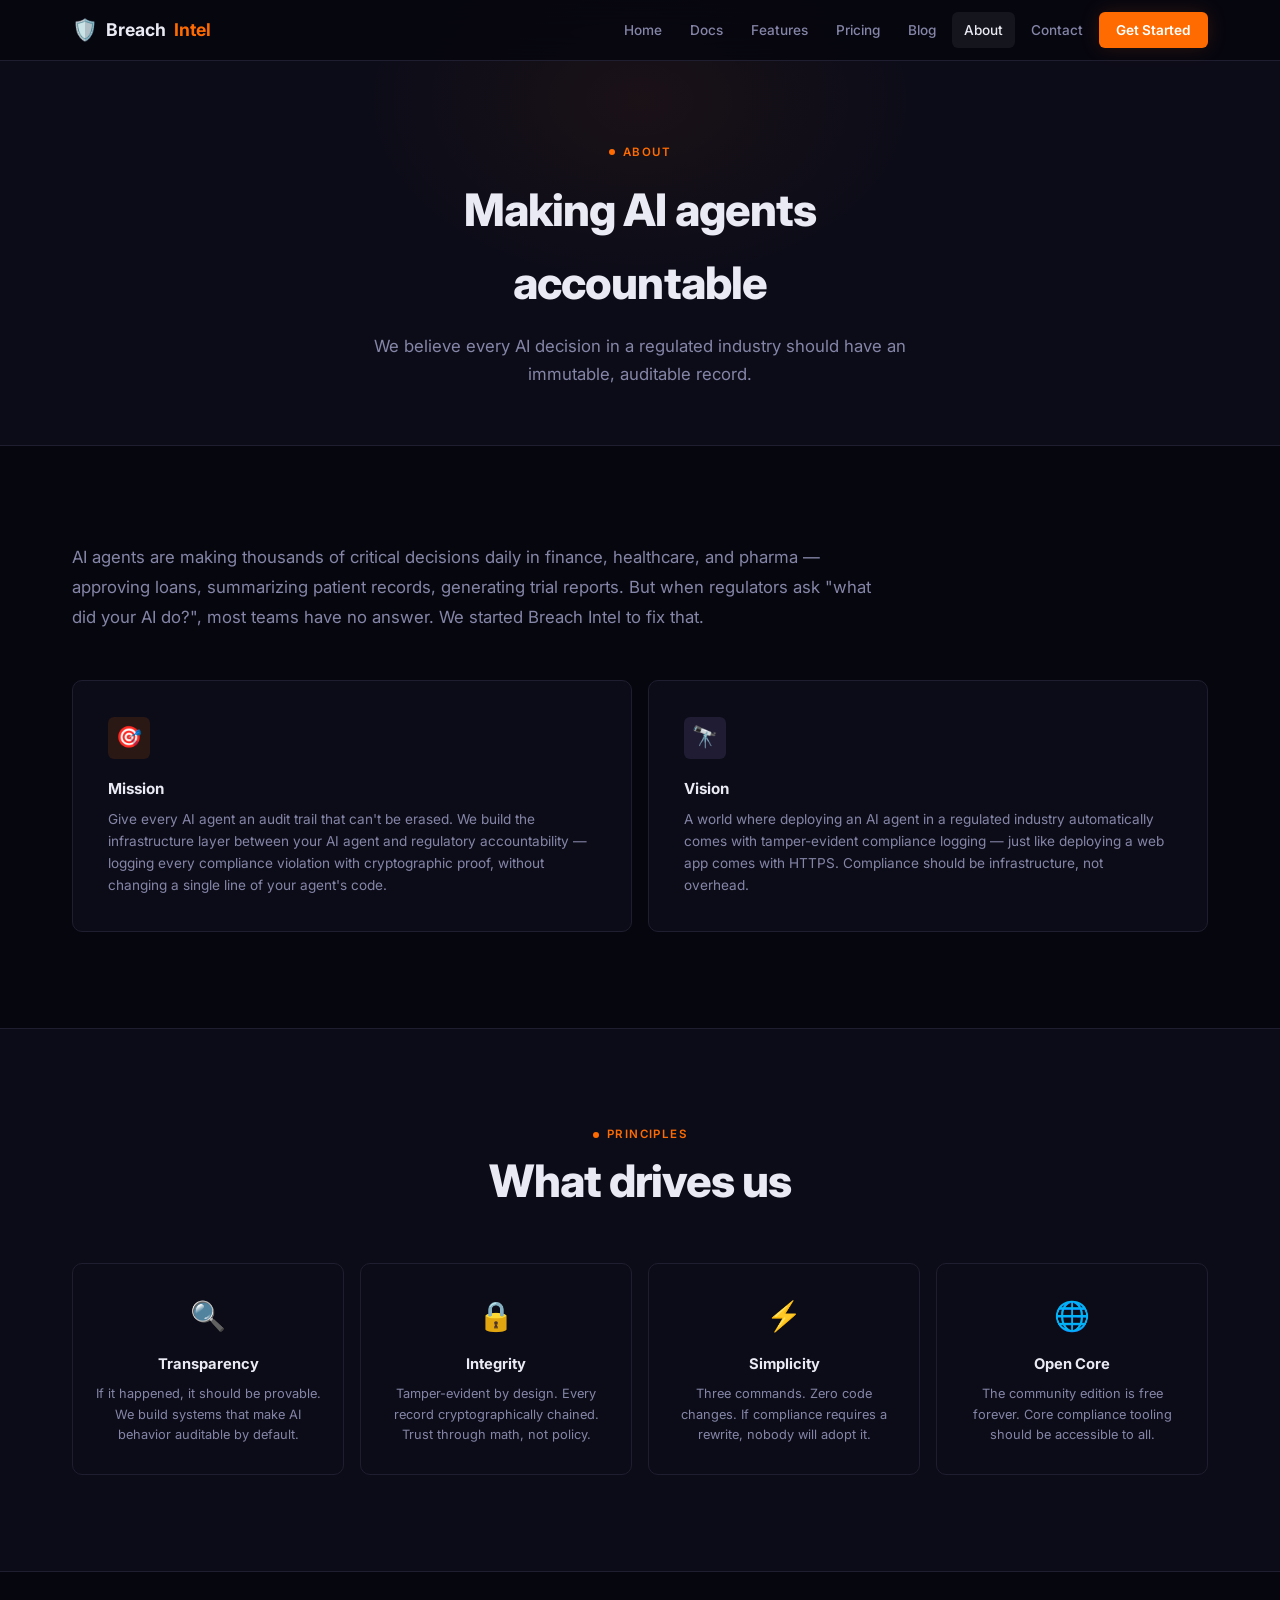
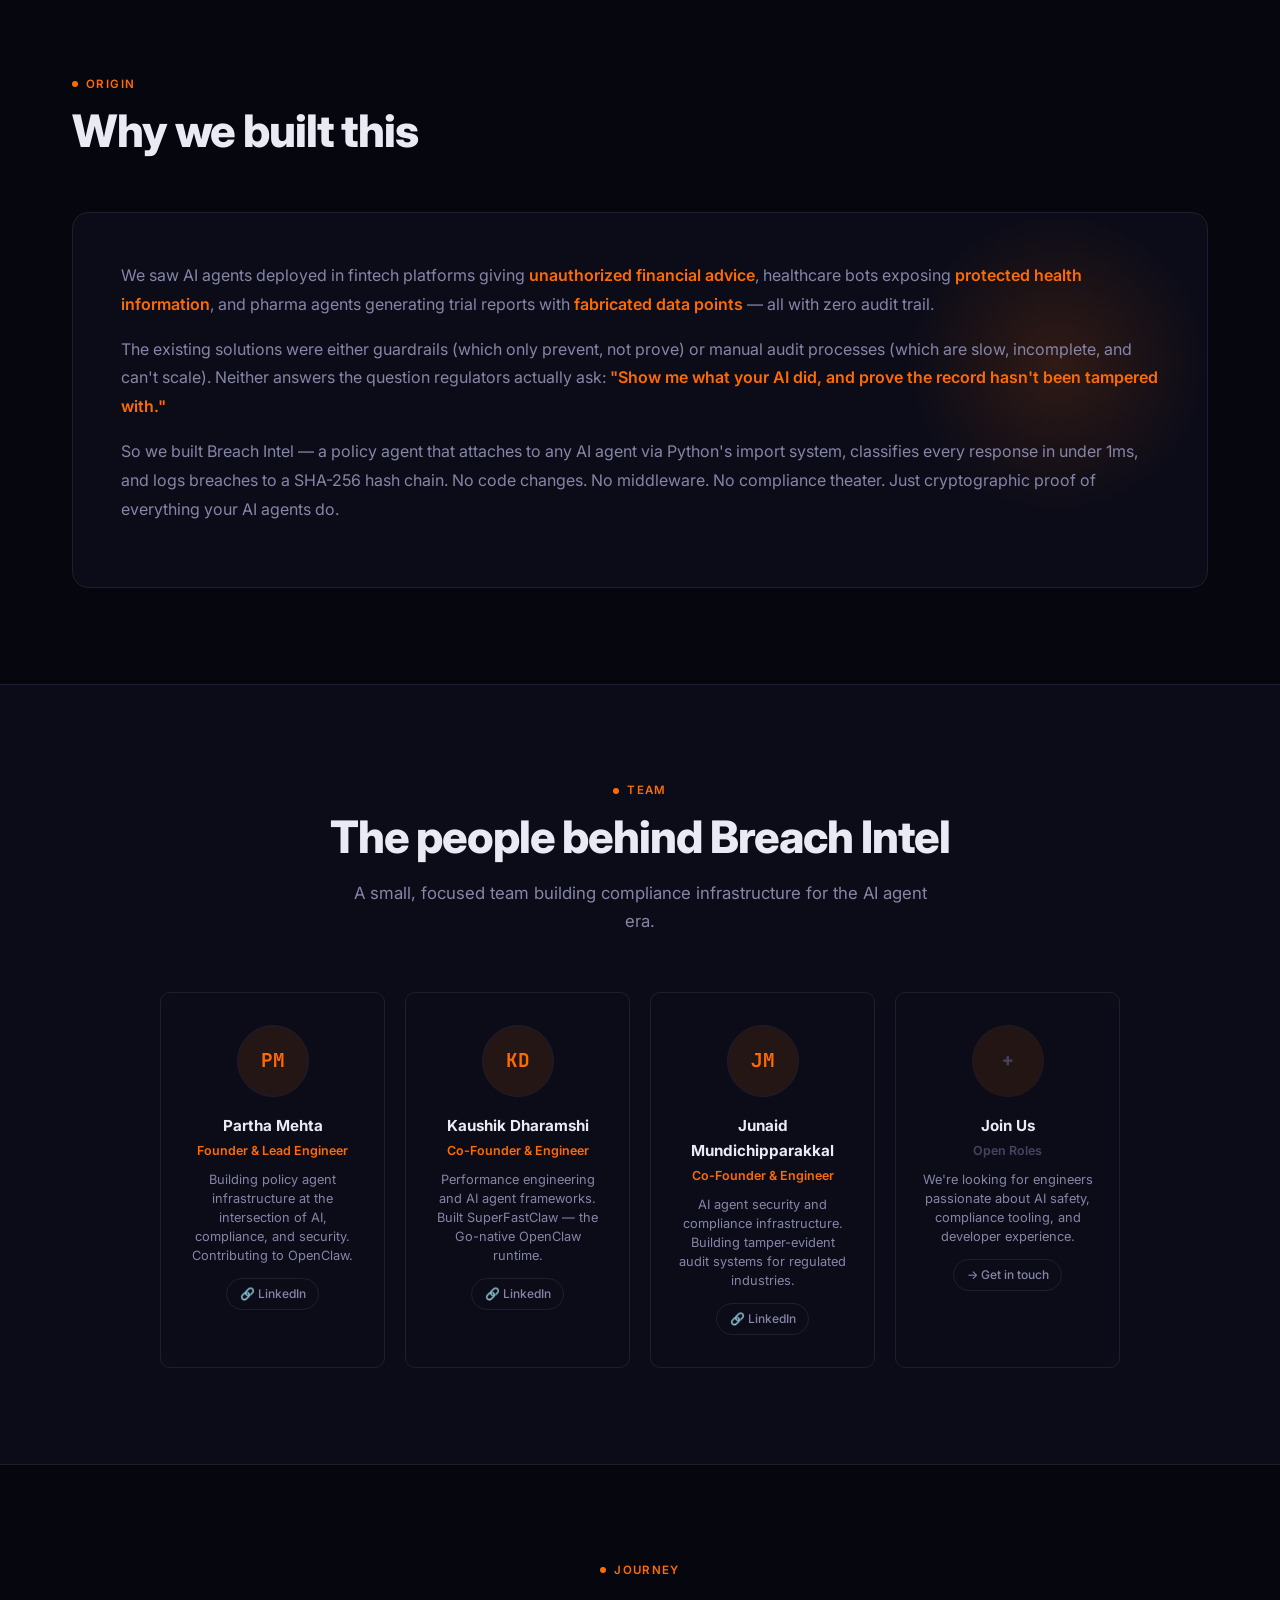
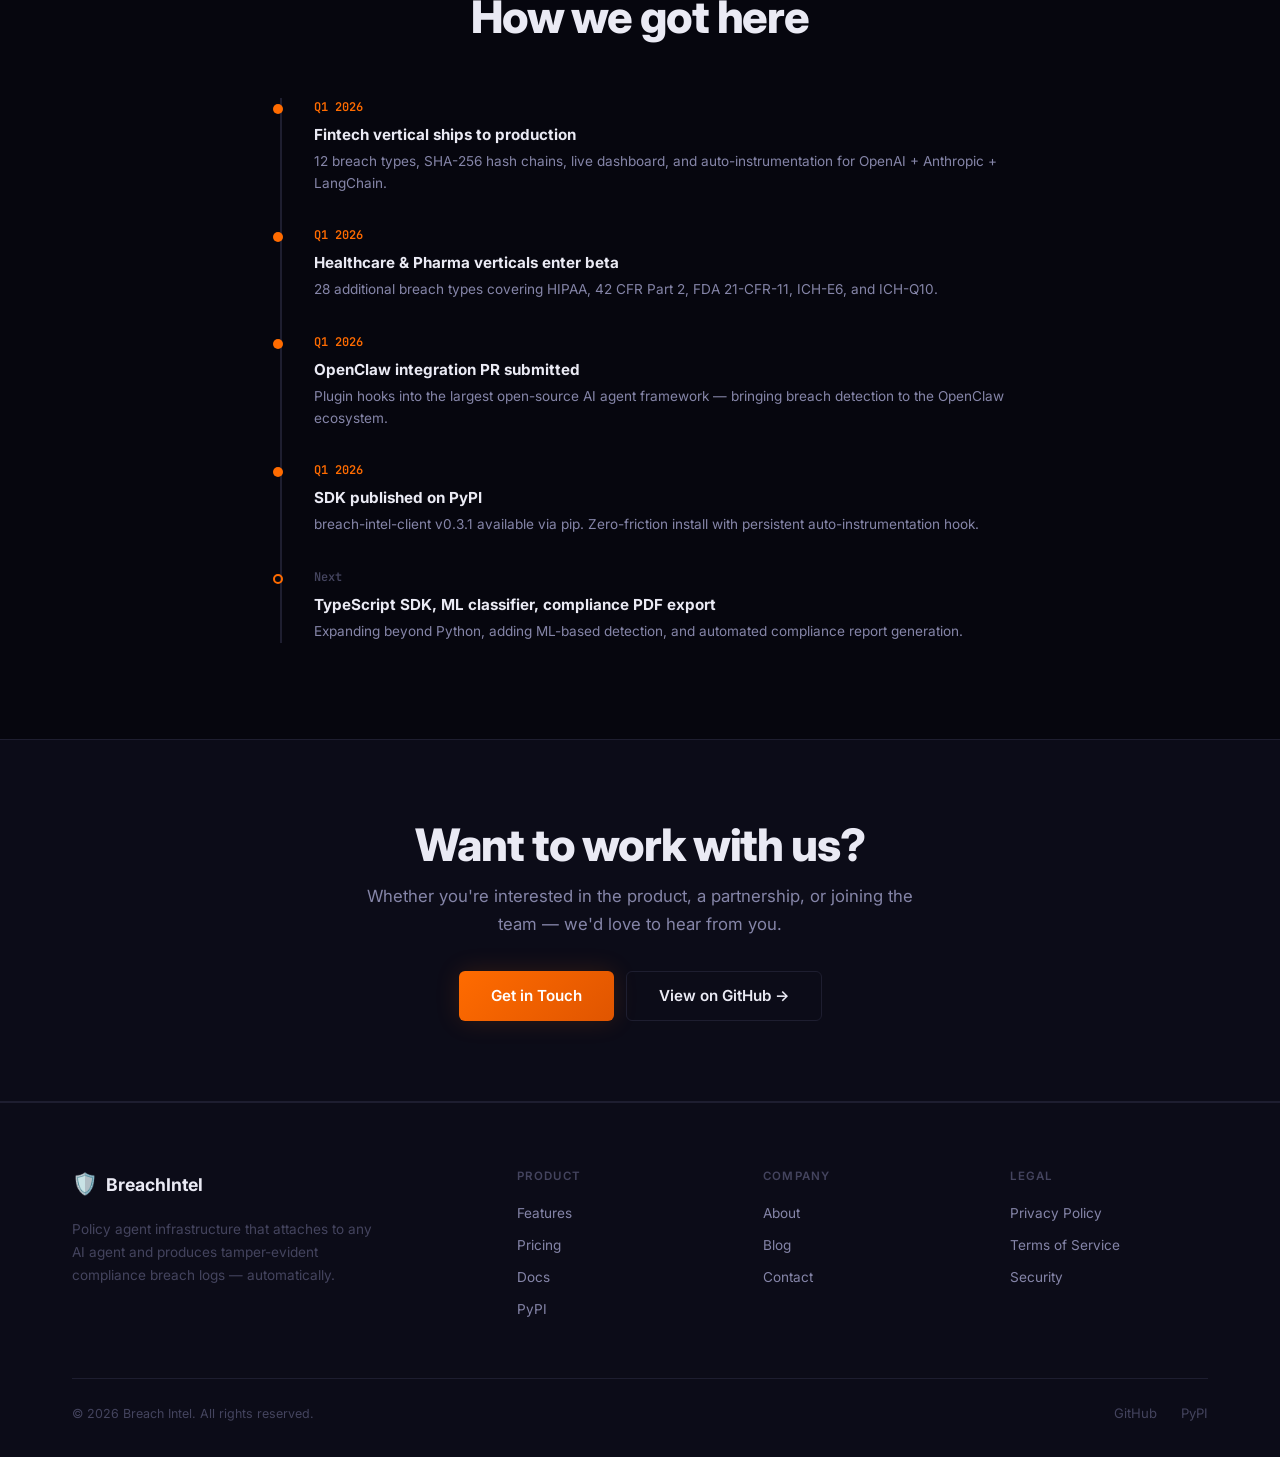
==== commit eb9b6677: "Redesign about & contact pages (SuperFastClaw style), add Docs page & nav link About: story block wi" ====
--- a/about.html
+++ b/about.html
@@ -10,6 +10,93 @@
   <link rel="preconnect" href="https://fonts.gstatic.com" crossorigin>
   <link href="https://fonts.googleapis.com/css2?family=Inter:wght@400;500;600;700;800&family=JetBrains+Mono:wght@400;500;600&display=swap" rel="stylesheet">
   <link rel="stylesheet" href="css/style.css">
+  <style>
+    .story-block {
+      background: var(--bg-surface);
+      border: 1px solid var(--border);
+      border-radius: var(--radius-lg);
+      padding: 3rem;
+      position: relative;
+      overflow: hidden;
+    }
+    .story-block::after {
+      content: '';
+      position: absolute;
+      top: 0; right: 0;
+      width: 300px; height: 300px;
+      background: radial-gradient(ellipse, var(--accent-glow) 0%, transparent 70%);
+      pointer-events: none;
+    }
+    .story-block p {
+      font-size: 1rem;
+      color: var(--text-secondary);
+      line-height: 1.8;
+      margin-bottom: 1rem;
+      position: relative;
+      z-index: 1;
+    }
+    .story-block .hl { color: var(--accent); font-weight: 600; }
+    .team-social {
+      display: inline-flex;
+      align-items: center;
+      gap: 0.4rem;
+      padding: 0.3rem 0.8rem;
+      border-radius: var(--radius-full);
+      font-size: 0.75rem;
+      font-weight: 500;
+      color: var(--text-secondary);
+      border: 1px solid var(--border);
+      margin-top: 0.8rem;
+      transition: all 0.2s;
+      text-decoration: none;
+    }
+    .team-social:hover {
+      border-color: var(--border-hover);
+      color: var(--text);
+      background: rgba(255,255,255,0.03);
+    }
+    .timeline {
+      border-left: 2px solid var(--border);
+      padding-left: 2rem;
+      margin-left: 0.5rem;
+    }
+    .timeline-item {
+      margin-bottom: 2rem;
+      position: relative;
+    }
+    .timeline-item:last-child { margin-bottom: 0; }
+    .timeline-dot {
+      position: absolute;
+      left: -2.55rem;
+      top: 0.35rem;
+      width: 10px;
+      height: 10px;
+      border-radius: 50%;
+      background: var(--accent);
+    }
+    .timeline-dot.upcoming {
+      background: transparent;
+      border: 2px solid var(--accent);
+    }
+    .timeline-date {
+      font-size: 0.75rem;
+      color: var(--accent);
+      font-weight: 600;
+      margin-bottom: 0.25rem;
+      font-family: var(--font-mono);
+    }
+    .timeline-date.muted { color: var(--text-tertiary); }
+    .timeline-item h3 {
+      font-size: 0.95rem;
+      font-weight: 700;
+      margin-bottom: 0.25rem;
+    }
+    .timeline-item p {
+      font-size: 0.85rem;
+      color: var(--text-secondary);
+      line-height: 1.6;
+    }
+  </style>
 </head>
 <body>
 
@@ -21,6 +108,7 @@
       </button>
       <div class="nav-links">
         <a href="index.html">Home</a>
+        <a href="docs.html">Docs</a>
         <a href="features.html">Features</a>
         <a href="pricing.html">Pricing</a>
         <a href="blog.html">Blog</a>
@@ -33,131 +121,159 @@
 
   <div class="page-header">
     <div class="container">
-      <div class="section-eyebrow"><span class="dot"></span> About Us</div>
+      <div class="section-eyebrow"><span class="dot"></span> About</div>
       <h1>Making AI agents<br>accountable</h1>
       <p>We believe every AI decision in a regulated industry should have an immutable, auditable record.</p>
     </div>
   </div>
 
-  <!-- Mission & Vision -->
+  <!-- Our Story -->
   <section>
     <div class="container">
+      <p class="fade-in" style="font-size:1.05rem;color:var(--text-secondary);line-height:1.8;max-width:800px;margin-bottom:3rem;">
+        AI agents are making thousands of critical decisions daily in finance, healthcare, and pharma — approving loans, summarizing patient records, generating trial reports. But when regulators ask "what did your AI do?", most teams have no answer. We started Breach Intel to fix that.
+      </p>
       <div class="grid-2 fade-in">
-        <div class="card" style="padding:2.5rem;">
-          <div class="section-eyebrow" style="margin-bottom:0.75rem;"><span class="dot"></span> Mission</div>
-          <h2 style="font-size:1.4rem;font-weight:800;margin-bottom:1rem;line-height:1.3;">Give every AI agent an audit trail that can't be erased</h2>
-          <p style="font-size:0.92rem;color:var(--text-secondary);line-height:1.7;">AI agents are making critical decisions in finance, healthcare, and pharma — approving loans, summarizing patient records, generating trial reports. But there's no record of what they actually did. Breach Intel changes that. We build the infrastructure layer that sits between your AI agent and regulatory accountability — logging every compliance violation with cryptographic proof, without changing a single line of your agent's code.</p>
-        </div>
-        <div class="card" style="padding:2.5rem;">
-          <div class="section-eyebrow" style="margin-bottom:0.75rem;"><span class="dot"></span> Vision</div>
-          <h2 style="font-size:1.4rem;font-weight:800;margin-bottom:1rem;line-height:1.3;">A world where AI compliance is automatic, not aspirational</h2>
-          <p style="font-size:0.92rem;color:var(--text-secondary);line-height:1.7;">We envision a future where deploying an AI agent in a regulated industry automatically comes with tamper-evident compliance logging — just like deploying a web app comes with HTTPS. No manual audits, no compliance theater, no gaps between what your agent does and what you can prove it did. Compliance should be infrastructure, not overhead.</p>
-        </div>
-      </div>
-    </div>
-  </section>
-
-  <!-- Values -->
+        <div class="card" style="padding:2.2rem;">
+          <div class="card-icon orange">🎯</div>
+          <h3>Mission</h3>
+          <p>Give every AI agent an audit trail that can't be erased. We build the infrastructure layer between your AI agent and regulatory accountability — logging every compliance violation with cryptographic proof, without changing a single line of your agent's code.</p>
+        </div>
+        <div class="card" style="padding:2.2rem;">
+          <div class="card-icon purple">🔭</div>
+          <h3>Vision</h3>
+          <p>A world where deploying an AI agent in a regulated industry automatically comes with tamper-evident compliance logging — just like deploying a web app comes with HTTPS. Compliance should be infrastructure, not overhead.</p>
+        </div>
+      </div>
+    </div>
+  </section>
+
+  <!-- What Drives Us -->
   <section class="bg-warm">
     <div class="container">
       <div class="section-header center fade-in">
-        <div class="section-eyebrow"><span class="dot"></span> Our Values</div>
+        <div class="section-eyebrow"><span class="dot"></span> Principles</div>
         <h2 class="section-title">What drives us</h2>
       </div>
       <div class="grid-4 fade-in">
-        <div class="card" style="text-align:center;padding:2rem 1.5rem;">
-          <div style="font-size:2rem;margin-bottom:0.8rem;">🔍</div>
-          <h3 style="font-size:0.95rem;">Transparency</h3>
-          <p style="font-size:0.82rem;color:var(--text-secondary);margin-top:0.4rem;">If it happened, it should be provable. We build systems that make AI behavior auditable.</p>
-        </div>
-        <div class="card" style="text-align:center;padding:2rem 1.5rem;">
-          <div style="font-size:2rem;margin-bottom:0.8rem;">🔒</div>
-          <h3 style="font-size:0.95rem;">Integrity</h3>
-          <p style="font-size:0.82rem;color:var(--text-secondary);margin-top:0.4rem;">Tamper-evident by design. Every record cryptographically chained. Trust through math, not policy.</p>
-        </div>
-        <div class="card" style="text-align:center;padding:2rem 1.5rem;">
-          <div style="font-size:2rem;margin-bottom:0.8rem;">⚡</div>
-          <h3 style="font-size:0.95rem;">Simplicity</h3>
-          <p style="font-size:0.82rem;color:var(--text-secondary);margin-top:0.4rem;">Three commands. Zero code changes. If compliance requires a rewrite, nobody will adopt it.</p>
-        </div>
-        <div class="card" style="text-align:center;padding:2rem 1.5rem;">
-          <div style="font-size:2rem;margin-bottom:0.8rem;">🌐</div>
-          <h3 style="font-size:0.95rem;">Open Core</h3>
-          <p style="font-size:0.82rem;color:var(--text-secondary);margin-top:0.4rem;">The community edition is free forever. We believe core compliance tooling should be accessible to all.</p>
-        </div>
+        <div class="card" style="text-align:center;padding:1.8rem 1.4rem;">
+          <div style="font-size:1.8rem;margin-bottom:0.75rem;">🔍</div>
+          <h3 style="font-size:0.92rem;">Transparency</h3>
+          <p style="font-size:0.8rem;margin-top:0.4rem;">If it happened, it should be provable. We build systems that make AI behavior auditable by default.</p>
+        </div>
+        <div class="card" style="text-align:center;padding:1.8rem 1.4rem;">
+          <div style="font-size:1.8rem;margin-bottom:0.75rem;">🔒</div>
+          <h3 style="font-size:0.92rem;">Integrity</h3>
+          <p style="font-size:0.8rem;margin-top:0.4rem;">Tamper-evident by design. Every record cryptographically chained. Trust through math, not policy.</p>
+        </div>
+        <div class="card" style="text-align:center;padding:1.8rem 1.4rem;">
+          <div style="font-size:1.8rem;margin-bottom:0.75rem;">⚡</div>
+          <h3 style="font-size:0.92rem;">Simplicity</h3>
+          <p style="font-size:0.8rem;margin-top:0.4rem;">Three commands. Zero code changes. If compliance requires a rewrite, nobody will adopt it.</p>
+        </div>
+        <div class="card" style="text-align:center;padding:1.8rem 1.4rem;">
+          <div style="font-size:1.8rem;margin-bottom:0.75rem;">🌐</div>
+          <h3 style="font-size:0.92rem;">Open Core</h3>
+          <p style="font-size:0.8rem;margin-top:0.4rem;">The community edition is free forever. Core compliance tooling should be accessible to all.</p>
+        </div>
+      </div>
+    </div>
+  </section>
+
+  <!-- Why We Built This -->
+  <section>
+    <div class="container">
+      <div class="section-header fade-in">
+        <div class="section-eyebrow"><span class="dot"></span> Origin</div>
+        <h2 class="section-title">Why we built this</h2>
+      </div>
+      <div class="story-block fade-in">
+        <p>We saw AI agents deployed in fintech platforms giving <span class="hl">unauthorized financial advice</span>, healthcare bots exposing <span class="hl">protected health information</span>, and pharma agents generating trial reports with <span class="hl">fabricated data points</span> — all with zero audit trail.</p>
+        <p>The existing solutions were either guardrails (which only prevent, not prove) or manual audit processes (which are slow, incomplete, and can't scale). Neither answers the question regulators actually ask: <span class="hl">"Show me what your AI did, and prove the record hasn't been tampered with."</span></p>
+        <p>So we built Breach Intel — a policy agent that attaches to any AI agent via Python's import system, classifies every response in under 1ms, and logs breaches to a SHA-256 hash chain. No code changes. No middleware. No compliance theater. Just cryptographic proof of everything your AI agents do.</p>
       </div>
     </div>
   </section>
 
   <!-- Team -->
-  <section>
+  <section class="bg-warm">
     <div class="container">
       <div class="section-header center fade-in">
         <div class="section-eyebrow"><span class="dot"></span> Team</div>
         <h2 class="section-title">The people behind Breach Intel</h2>
         <p class="section-sub">A small, focused team building compliance infrastructure for the AI agent era.</p>
       </div>
-      <div class="team-grid fade-in" style="max-width:800px;margin:0 auto;">
+      <div class="team-grid fade-in" style="max-width:960px;margin:0 auto;">
         <div class="team-card">
           <div class="team-avatar">PM</div>
           <h4>Partha Mehta</h4>
           <div class="role">Founder &amp; Lead Engineer</div>
           <p class="bio">Building policy agent infrastructure at the intersection of AI, compliance, and security. Contributing to OpenClaw.</p>
+          <a href="https://www.linkedin.com/in/parthamehta123/" target="_blank" class="team-social">🔗 LinkedIn</a>
         </div>
         <div class="team-card">
           <div class="team-avatar">KD</div>
           <h4>Kaushik Dharamshi</h4>
           <div class="role">Co-Founder &amp; Engineer</div>
           <p class="bio">Performance engineering and AI agent frameworks. Built SuperFastClaw — the Go-native OpenClaw runtime.</p>
+          <a href="https://www.linkedin.com/in/kaushikdharamshi/" target="_blank" class="team-social">🔗 LinkedIn</a>
         </div>
         <div class="team-card">
           <div class="team-avatar">JM</div>
           <h4>Junaid Mundichipparakkal</h4>
           <div class="role">Co-Founder &amp; Engineer</div>
           <p class="bio">AI agent security and compliance infrastructure. Building tamper-evident audit systems for regulated industries.</p>
+          <a href="#" class="team-social">🔗 LinkedIn</a>
         </div>
         <div class="team-card">
-          <div class="team-avatar">+</div>
+          <div class="team-avatar" style="color:var(--text-tertiary);border-style:dashed;">+</div>
           <h4>Join Us</h4>
-          <div class="role">Open Roles</div>
+          <div class="role" style="color:var(--text-tertiary);">Open Roles</div>
           <p class="bio">We're looking for engineers passionate about AI safety, compliance tooling, and developer experience.</p>
+          <a href="contact.html" class="team-social">→ Get in touch</a>
         </div>
       </div>
     </div>
   </section>
 
   <!-- Timeline -->
-  <section class="bg-warm">
+  <section>
     <div class="container">
       <div class="section-header center fade-in">
         <div class="section-eyebrow"><span class="dot"></span> Journey</div>
         <h2 class="section-title">How we got here</h2>
       </div>
       <div class="container-narrow fade-in">
-        <div style="border-left:2px solid var(--border);padding-left:2rem;margin-left:1rem;">
-          <div style="margin-bottom:2rem;position:relative;">
-            <div style="position:absolute;left:-2.55rem;top:0.3rem;width:10px;height:10px;border-radius:50%;background:var(--accent);"></div>
-            <div style="font-size:0.78rem;color:var(--accent);font-weight:600;margin-bottom:0.3rem;">Q1 2026</div>
-            <h3 style="font-size:1rem;font-weight:700;margin-bottom:0.3rem;">Fintech vertical ships to production</h3>
-            <p style="font-size:0.88rem;color:var(--text-secondary);">12 breach types, SHA-256 hash chains, live dashboard, and auto-instrumentation for OpenAI + Anthropic + LangChain.</p>
-          </div>
-          <div style="margin-bottom:2rem;position:relative;">
-            <div style="position:absolute;left:-2.55rem;top:0.3rem;width:10px;height:10px;border-radius:50%;background:var(--accent);"></div>
-            <div style="font-size:0.78rem;color:var(--accent);font-weight:600;margin-bottom:0.3rem;">Q1 2026</div>
-            <h3 style="font-size:1rem;font-weight:700;margin-bottom:0.3rem;">Healthcare &amp; Pharma verticals enter beta</h3>
-            <p style="font-size:0.88rem;color:var(--text-secondary);">28 additional breach types covering HIPAA, 42 CFR Part 2, FDA 21-CFR-11, ICH-E6, and ICH-Q10.</p>
-          </div>
-          <div style="margin-bottom:2rem;position:relative;">
-            <div style="position:absolute;left:-2.55rem;top:0.3rem;width:10px;height:10px;border-radius:50%;background:var(--accent);"></div>
-            <div style="font-size:0.78rem;color:var(--accent);font-weight:600;margin-bottom:0.3rem;">Q1 2026</div>
-            <h3 style="font-size:1rem;font-weight:700;margin-bottom:0.3rem;">OpenClaw integration PR submitted</h3>
-            <p style="font-size:0.88rem;color:var(--text-secondary);">Plugin hooks into the largest open-source AI agent framework — bringing breach detection to the OpenClaw ecosystem.</p>
-          </div>
-          <div style="position:relative;">
-            <div style="position:absolute;left:-2.55rem;top:0.3rem;width:10px;height:10px;border-radius:50%;border:2px solid var(--accent);background:var(--bg-elevated);"></div>
-            <div style="font-size:0.78rem;color:var(--text-tertiary);font-weight:600;margin-bottom:0.3rem;">Next</div>
-            <h3 style="font-size:1rem;font-weight:700;margin-bottom:0.3rem;">TypeScript SDK, ML classifier, compliance PDF export</h3>
-            <p style="font-size:0.88rem;color:var(--text-secondary);">Expanding beyond Python, adding ML-based detection, and automated compliance report generation.</p>
+        <div class="timeline">
+          <div class="timeline-item">
+            <div class="timeline-dot"></div>
+            <div class="timeline-date">Q1 2026</div>
+            <h3>Fintech vertical ships to production</h3>
+            <p>12 breach types, SHA-256 hash chains, live dashboard, and auto-instrumentation for OpenAI + Anthropic + LangChain.</p>
+          </div>
+          <div class="timeline-item">
+            <div class="timeline-dot"></div>
+            <div class="timeline-date">Q1 2026</div>
+            <h3>Healthcare &amp; Pharma verticals enter beta</h3>
+            <p>28 additional breach types covering HIPAA, 42 CFR Part 2, FDA 21-CFR-11, ICH-E6, and ICH-Q10.</p>
+          </div>
+          <div class="timeline-item">
+            <div class="timeline-dot"></div>
+            <div class="timeline-date">Q1 2026</div>
+            <h3>OpenClaw integration PR submitted</h3>
+            <p>Plugin hooks into the largest open-source AI agent framework — bringing breach detection to the OpenClaw ecosystem.</p>
+          </div>
+          <div class="timeline-item">
+            <div class="timeline-dot"></div>
+            <div class="timeline-date">Q1 2026</div>
+            <h3>SDK published on PyPI</h3>
+            <p>breach-intel-client v0.3.1 available via pip. Zero-friction install with persistent auto-instrumentation hook.</p>
+          </div>
+          <div class="timeline-item">
+            <div class="timeline-dot upcoming"></div>
+            <div class="timeline-date muted">Next</div>
+            <h3>TypeScript SDK, ML classifier, compliance PDF export</h3>
+            <p>Expanding beyond Python, adding ML-based detection, and automated compliance report generation.</p>
           </div>
         </div>
       </div>
@@ -165,11 +281,14 @@
   </section>
 
   <!-- CTA -->
-  <section style="text-align:center;padding:5rem 2rem;">
+  <section class="bg-warm" style="text-align:center;padding:5rem 2rem;">
     <div class="container-narrow fade-in">
       <h2 class="section-title">Want to work with us?</h2>
       <p class="section-sub" style="margin:0.75rem auto 2rem;">Whether you're interested in the product, a partnership, or joining the team — we'd love to hear from you.</p>
-      <a href="contact.html" class="btn btn-accent btn-lg">Get in Touch</a>
+      <div style="display:flex;gap:0.75rem;justify-content:center;flex-wrap:wrap;">
+        <a href="contact.html" class="btn btn-accent btn-lg">Get in Touch</a>
+        <a href="https://github.com/ParthaMehtaOrg" target="_blank" class="btn btn-outline btn-lg">View on GitHub →</a>
+      </div>
     </div>
   </section>
 
@@ -181,7 +300,7 @@
           <div class="footer-brand"><span class="icon">🛡️</span> BreachIntel</div>
           <p class="footer-desc">Policy agent infrastructure that attaches to any AI agent and produces tamper-evident compliance breach logs — automatically.</p>
         </div>
-        <div><h4>Product</h4><a href="features.html" class="footer-link">Features</a><a href="pricing.html" class="footer-link">Pricing</a><a href="https://pypi.org/project/breach-intel-client/" target="_blank" class="footer-link">PyPI</a></div>
+        <div><h4>Product</h4><a href="features.html" class="footer-link">Features</a><a href="pricing.html" class="footer-link">Pricing</a><a href="docs.html" class="footer-link">Docs</a><a href="https://pypi.org/project/breach-intel-client/" target="_blank" class="footer-link">PyPI</a></div>
         <div><h4>Company</h4><a href="about.html" class="footer-link">About</a><a href="blog.html" class="footer-link">Blog</a><a href="contact.html" class="footer-link">Contact</a></div>
         <div><h4>Legal</h4><a href="#" class="footer-link">Privacy Policy</a><a href="#" class="footer-link">Terms of Service</a><a href="#" class="footer-link">Security</a></div>
       </div>
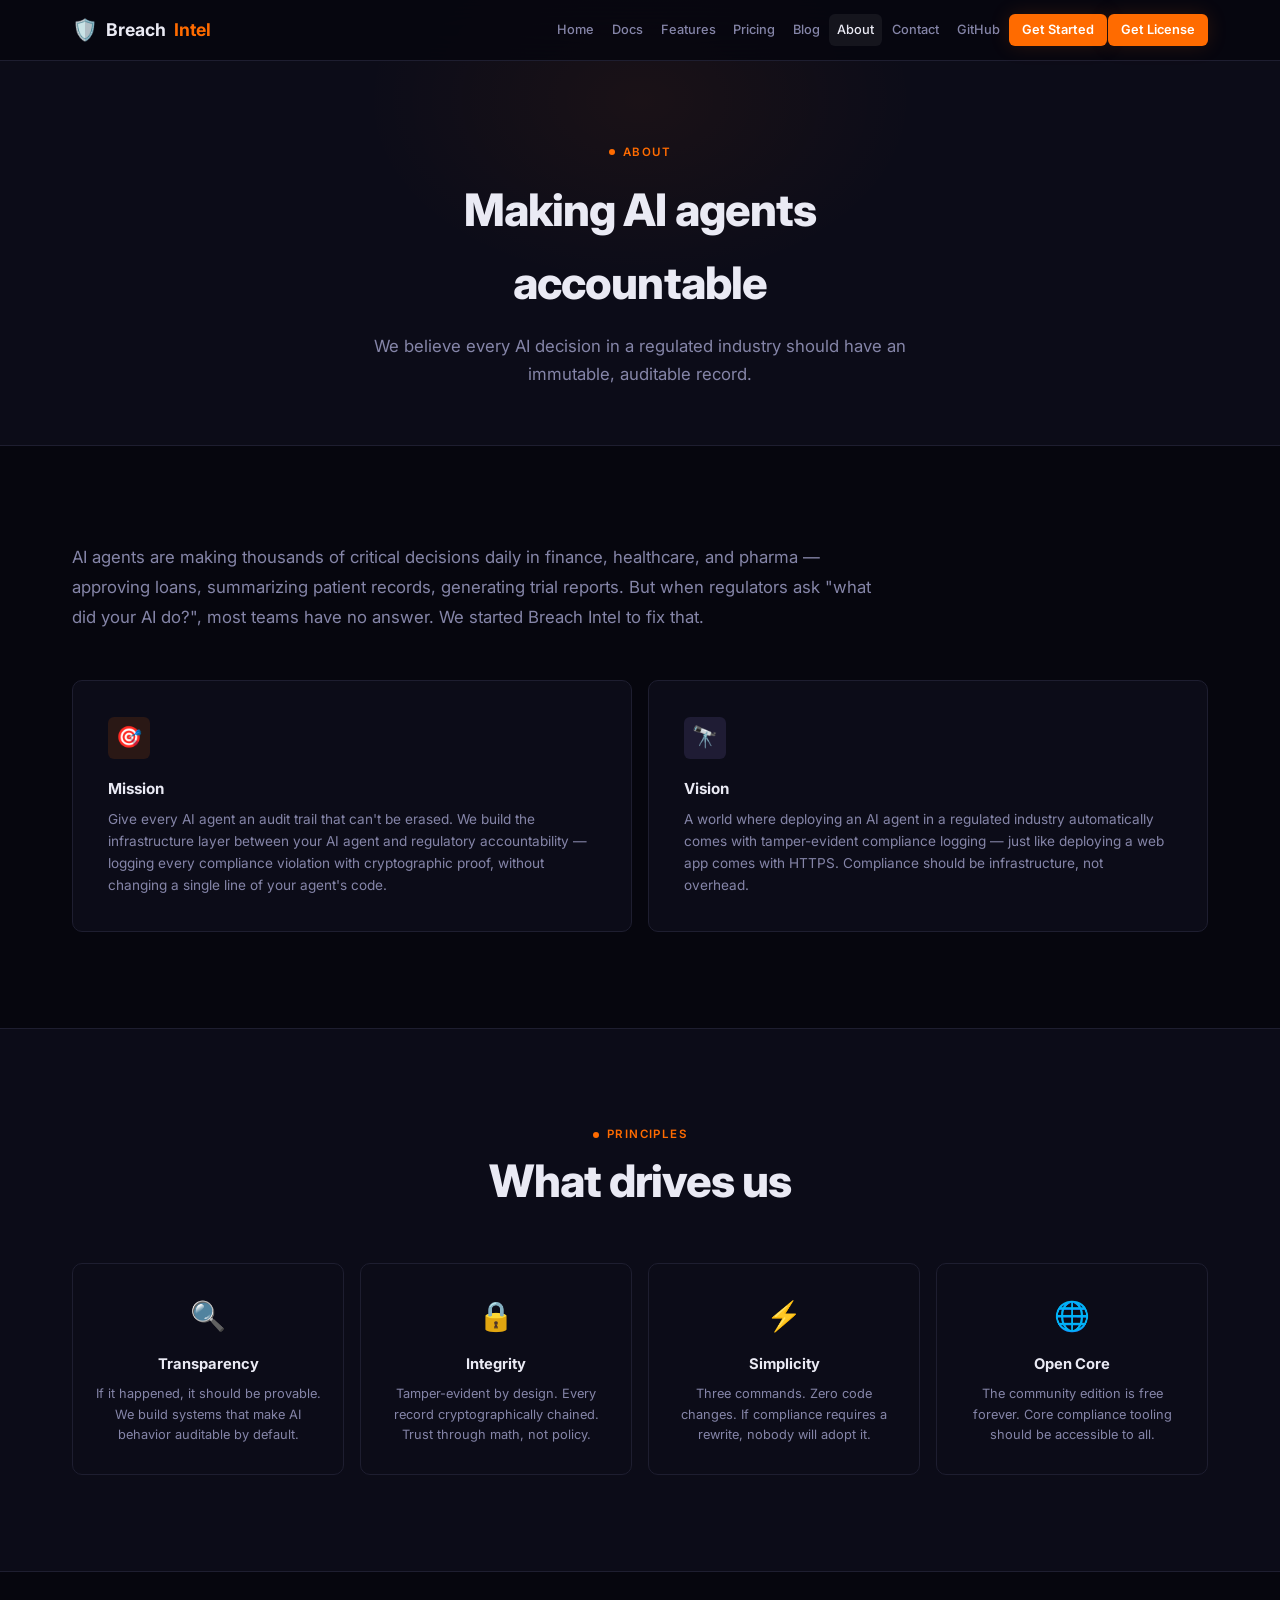
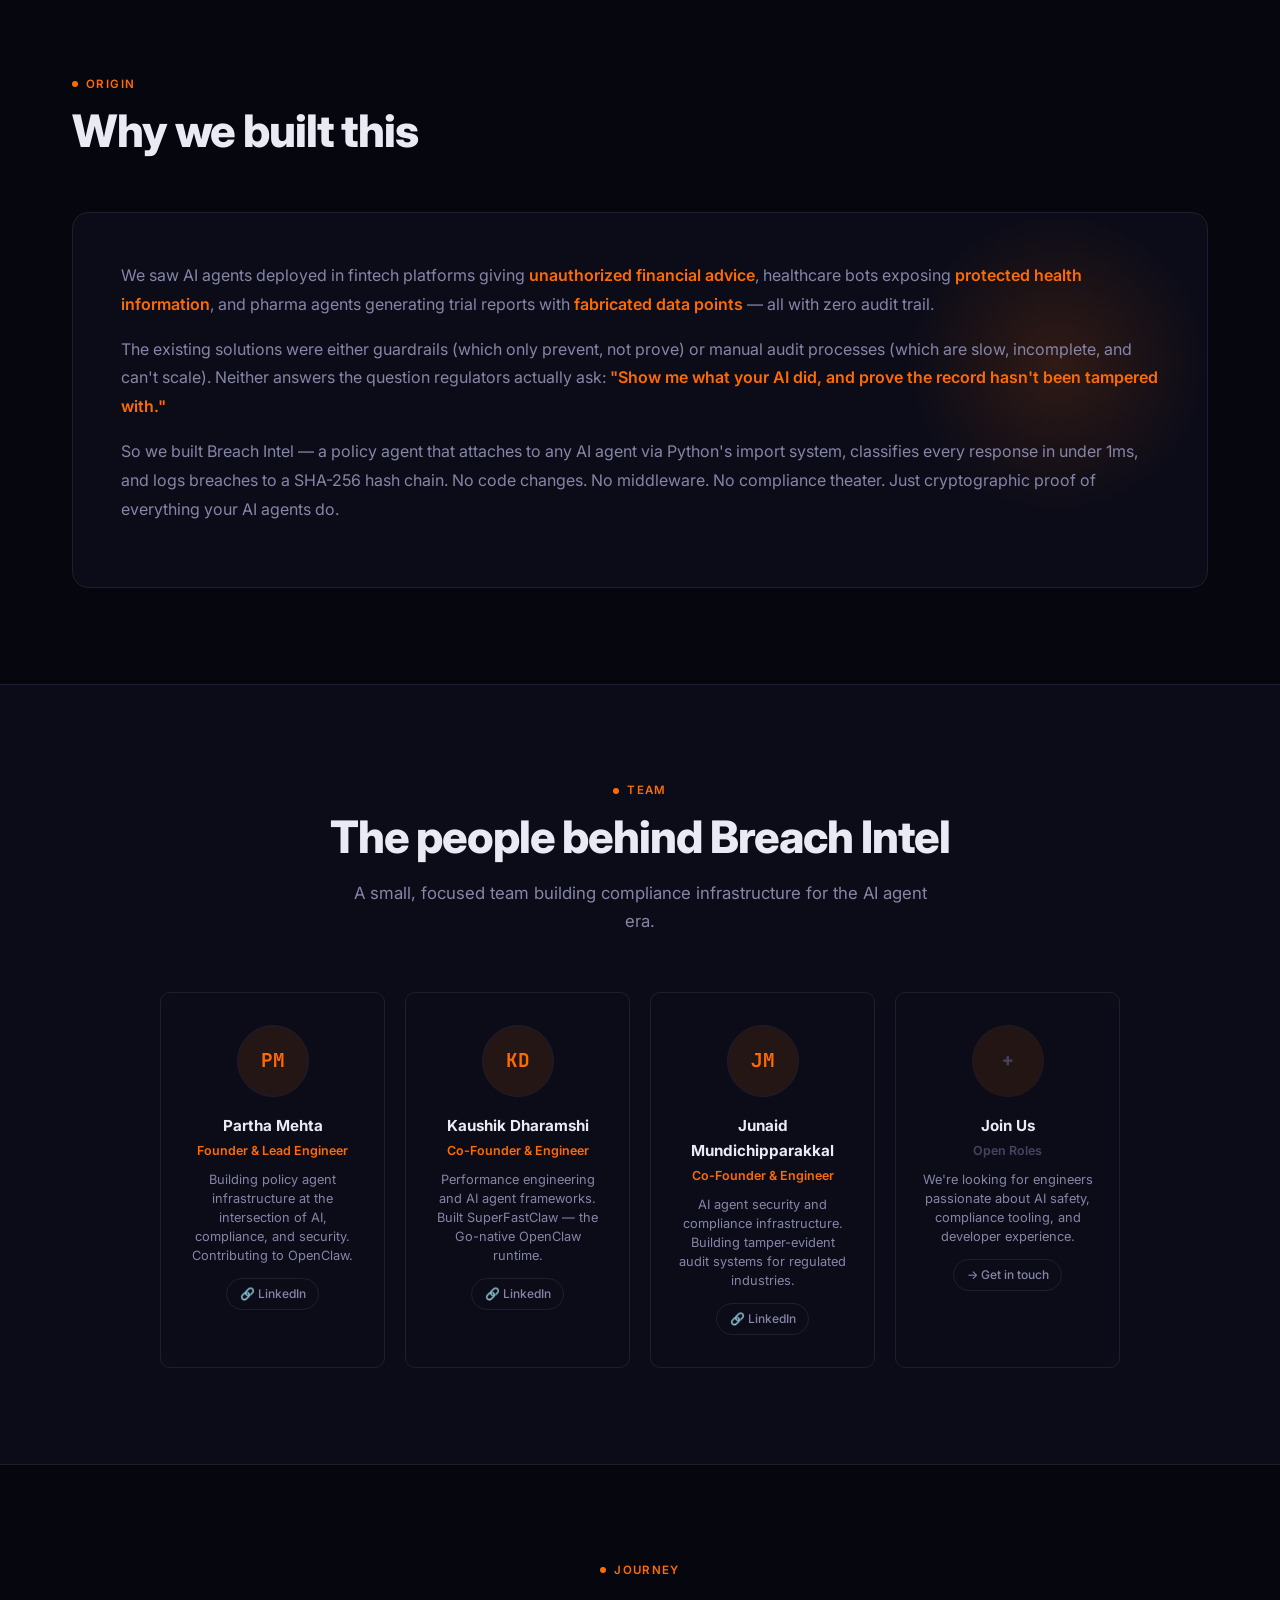
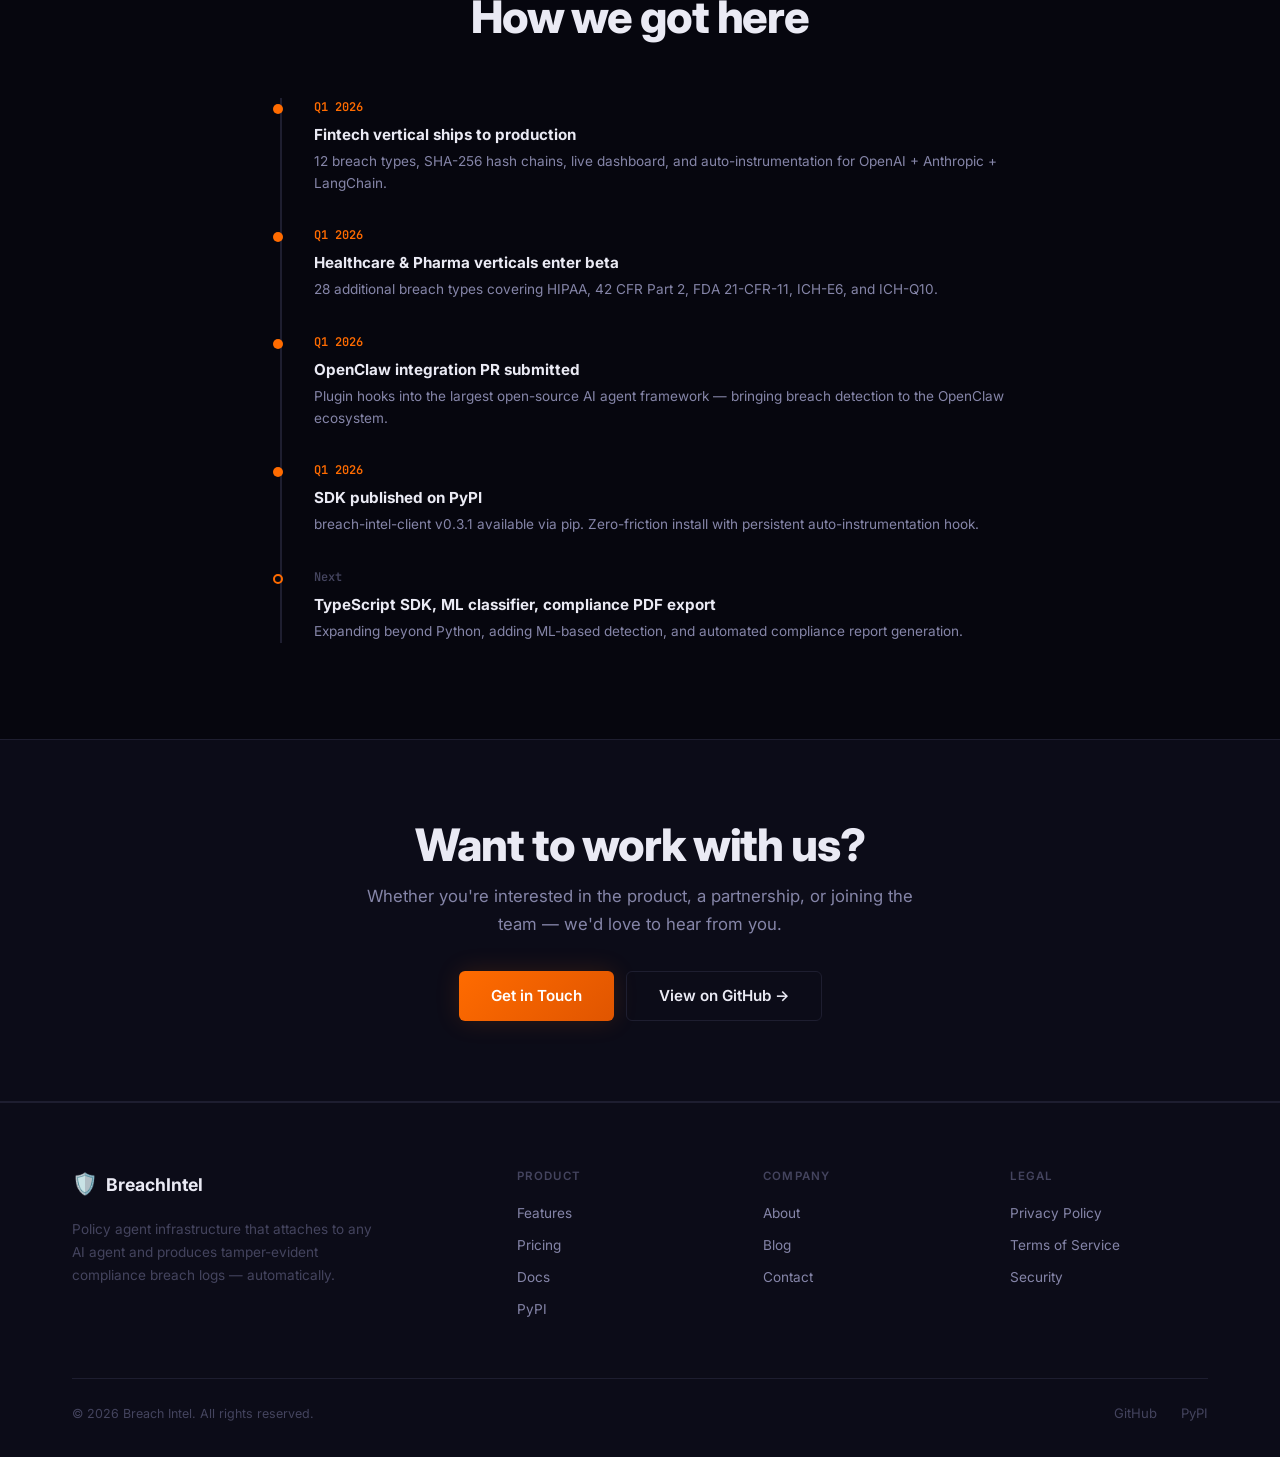
==== commit 155b5f6f: "Add both Get Started and Get License CTA buttons to nav on all pages" ====
--- a/about.html
+++ b/about.html
@@ -114,7 +114,9 @@
         <a href="blog.html">Blog</a>
         <a href="about.html">About</a>
         <a href="contact.html">Contact</a>
+        <a href="https://github.com/ParthaMehtaOrg" target="_blank">GitHub</a>
         <a href="contact.html" class="nav-cta">Get Started</a>
+        <a href="pricing.html" class="nav-cta">Get License</a>
       </div>
     </div>
   </nav>
--- a/css/style.css
+++ b/css/style.css
@@ -137,11 +137,12 @@
 .nav-links {
   display: flex;
   align-items: center;
-  gap: 0.25rem;
+  gap: 0.1rem;
 }
 .nav-links a {
-  padding: 0.4rem 0.75rem;
-  font-size: 0.85rem;
+  padding: 0.35rem 0.5rem;
+  font-size: 0.8rem;
+  white-space: nowrap;
   font-weight: 500;
   color: var(--text-secondary);
   border-radius: var(--radius-sm);
@@ -157,7 +158,7 @@
   background: var(--accent) !important;
   color: #fff !important;
   font-weight: 600 !important;
-  padding: 0.45rem 1.1rem !important;
+  padding: 0.35rem 0.8rem !important;
   border-radius: var(--radius-sm) !important;
   transition: all 0.2s var(--ease) !important;
   box-shadow: 0 0 20px var(--accent-glow);
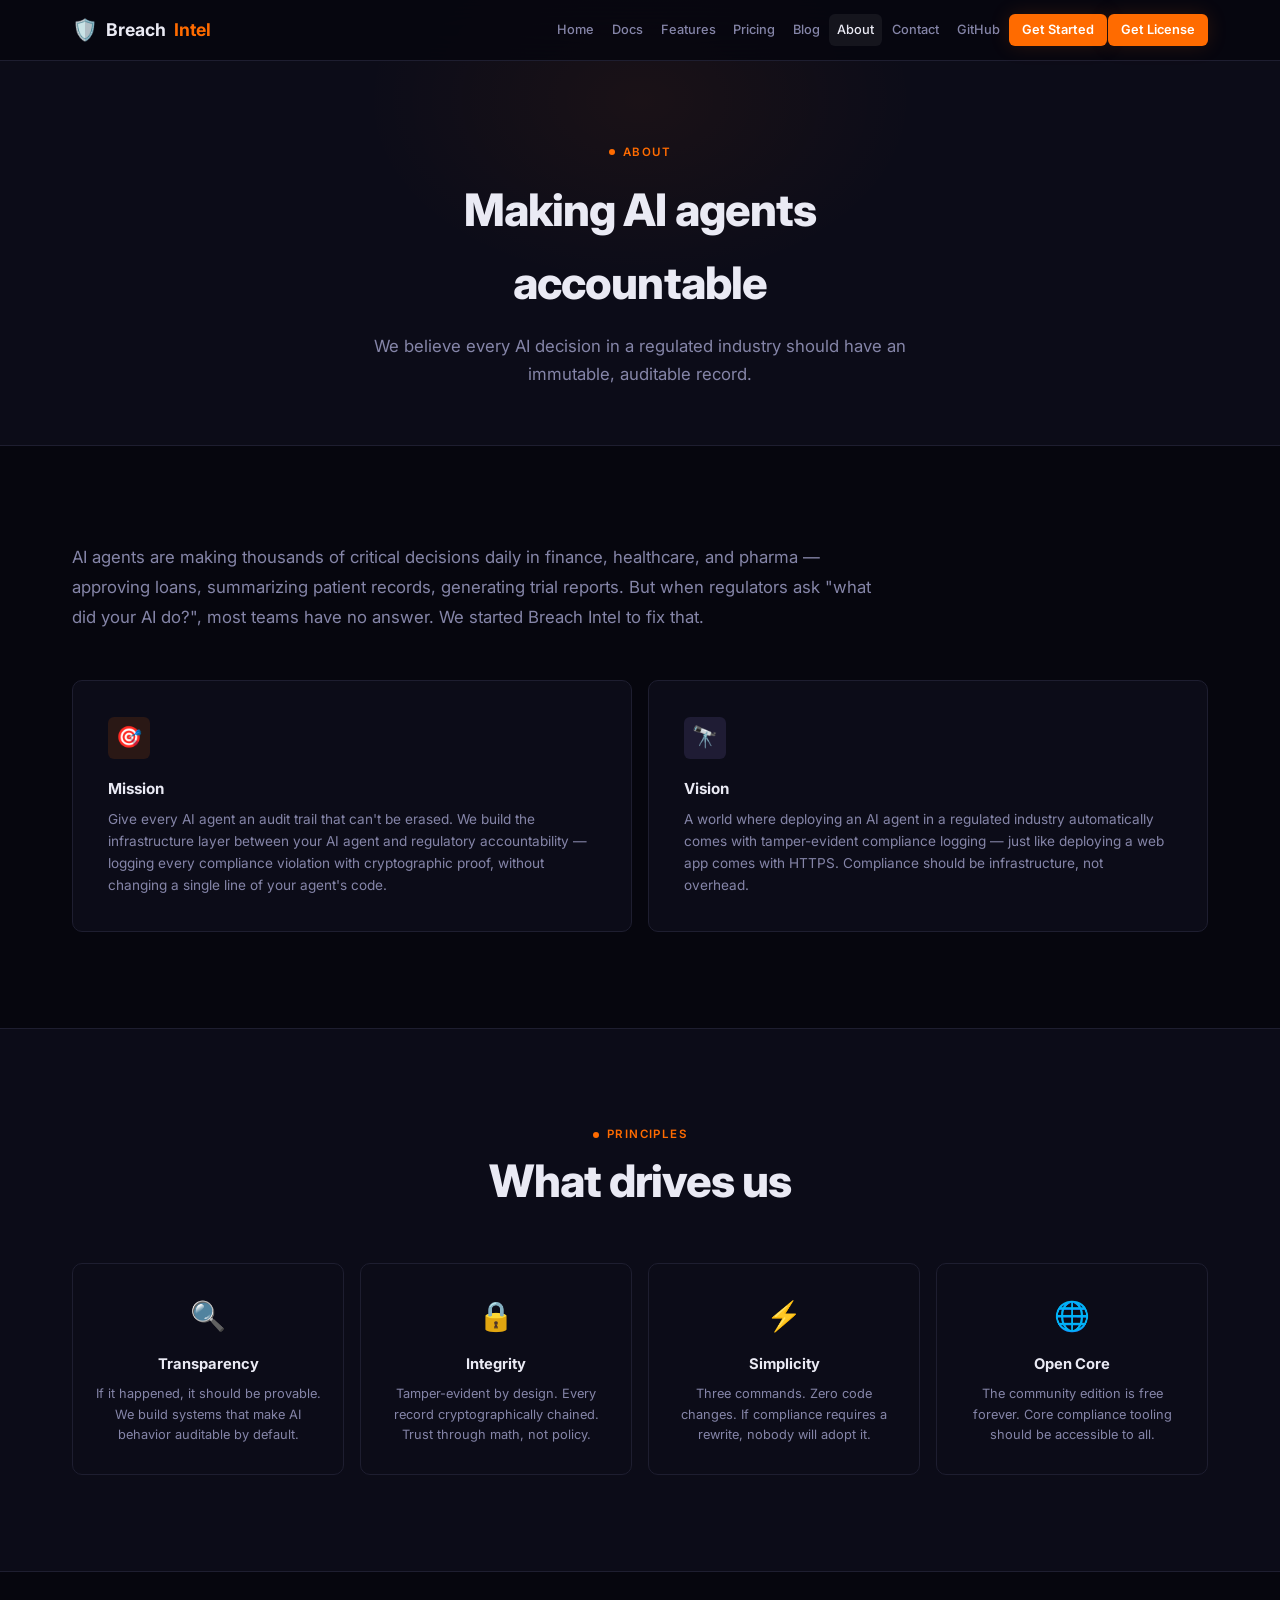
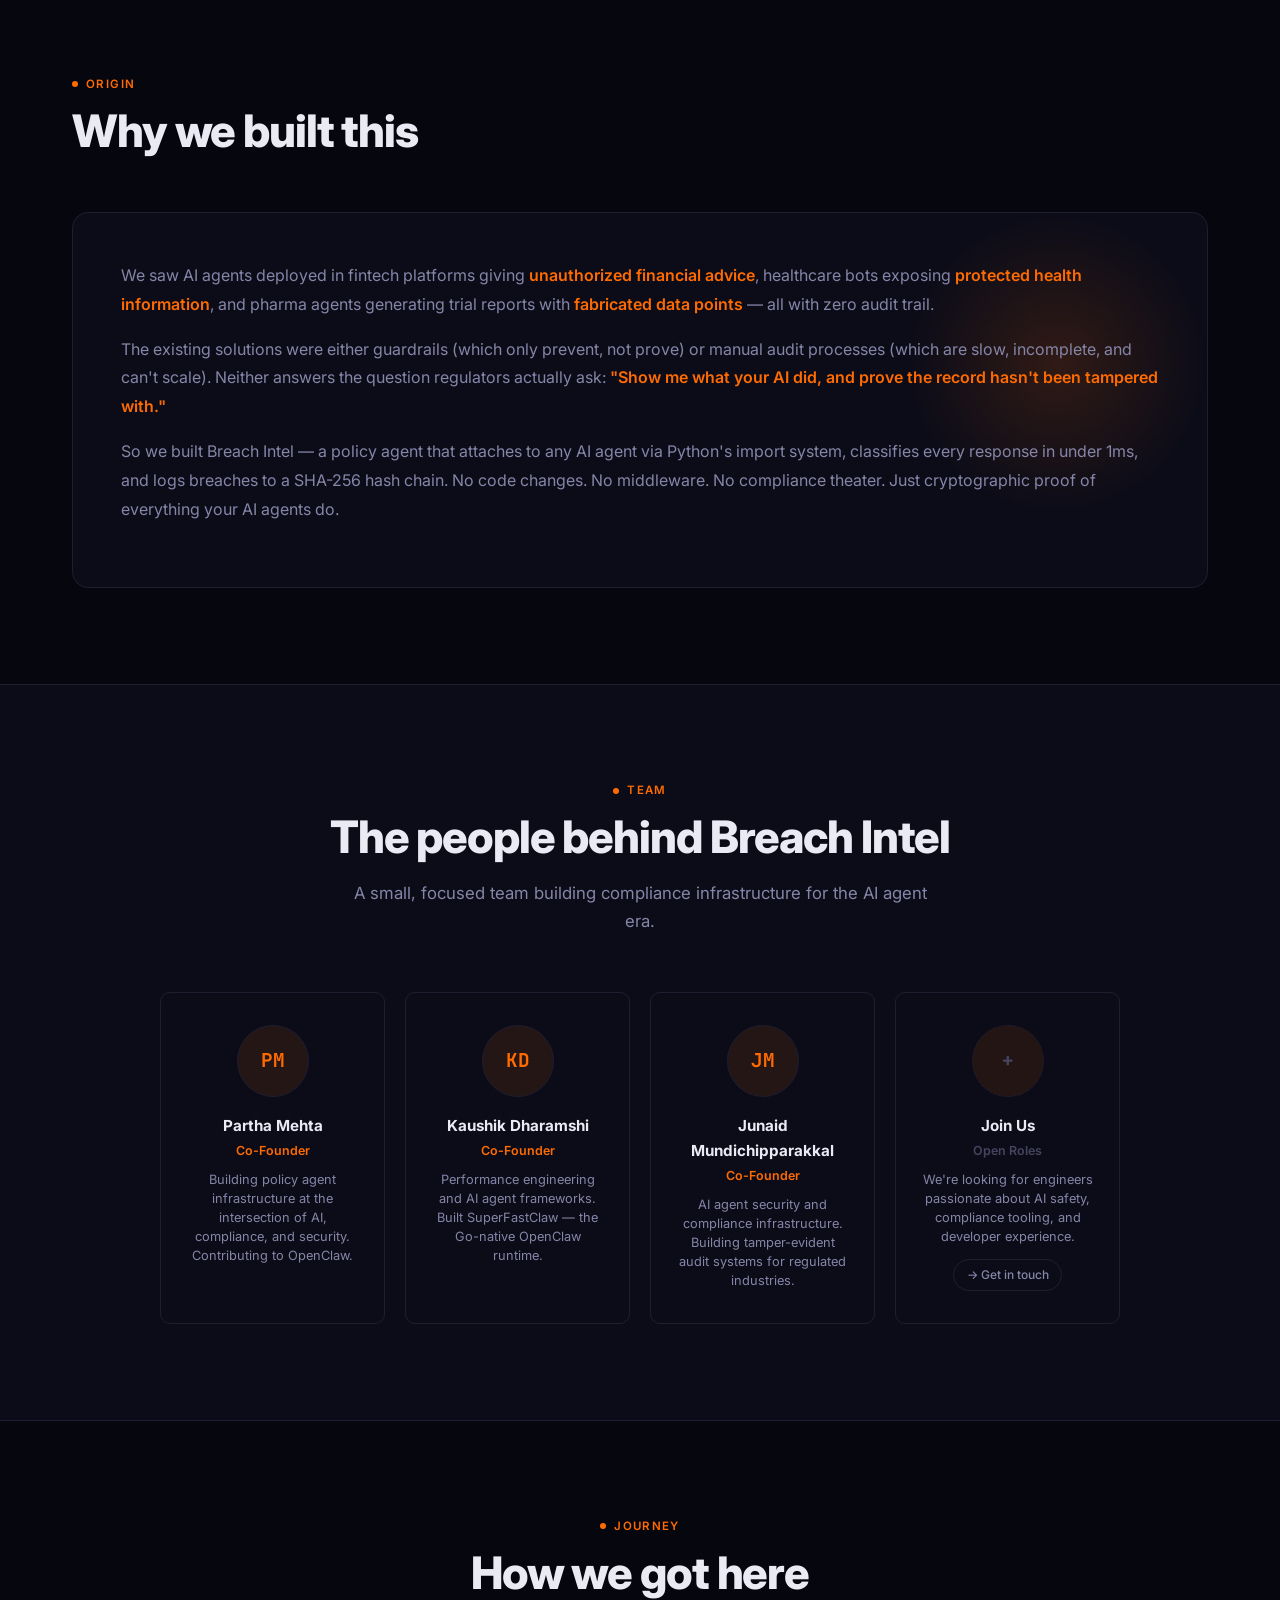
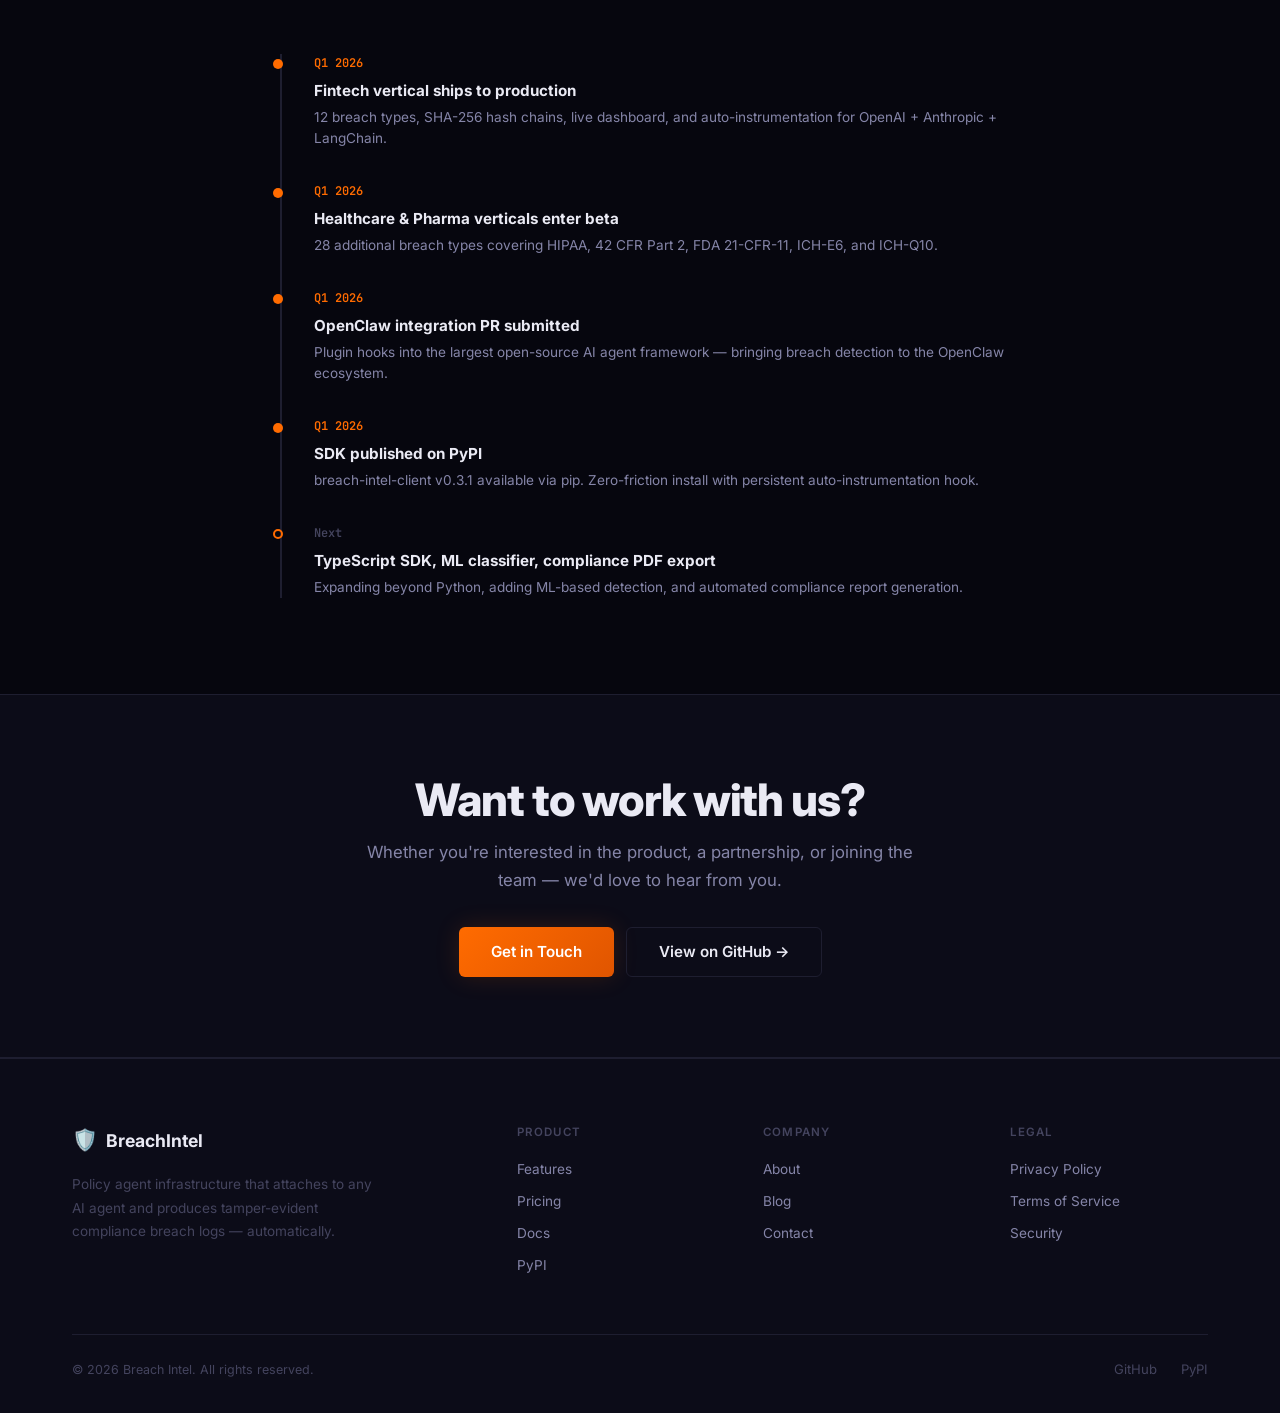
==== commit 35c42aa3: "Remove LinkedIn links from team cards, make all 3 founders Co-Founder" ====
--- a/about.html
+++ b/about.html
@@ -209,23 +209,20 @@
         <div class="team-card">
           <div class="team-avatar">PM</div>
           <h4>Partha Mehta</h4>
-          <div class="role">Founder &amp; Lead Engineer</div>
+          <div class="role">Co-Founder</div>
           <p class="bio">Building policy agent infrastructure at the intersection of AI, compliance, and security. Contributing to OpenClaw.</p>
-          <a href="https://www.linkedin.com/in/parthamehta123/" target="_blank" class="team-social">🔗 LinkedIn</a>
         </div>
         <div class="team-card">
           <div class="team-avatar">KD</div>
           <h4>Kaushik Dharamshi</h4>
-          <div class="role">Co-Founder &amp; Engineer</div>
+          <div class="role">Co-Founder</div>
           <p class="bio">Performance engineering and AI agent frameworks. Built SuperFastClaw — the Go-native OpenClaw runtime.</p>
-          <a href="https://www.linkedin.com/in/kaushikdharamshi/" target="_blank" class="team-social">🔗 LinkedIn</a>
         </div>
         <div class="team-card">
           <div class="team-avatar">JM</div>
           <h4>Junaid Mundichipparakkal</h4>
-          <div class="role">Co-Founder &amp; Engineer</div>
+          <div class="role">Co-Founder</div>
           <p class="bio">AI agent security and compliance infrastructure. Building tamper-evident audit systems for regulated industries.</p>
-          <a href="#" class="team-social">🔗 LinkedIn</a>
         </div>
         <div class="team-card">
           <div class="team-avatar" style="color:var(--text-tertiary);border-style:dashed;">+</div>
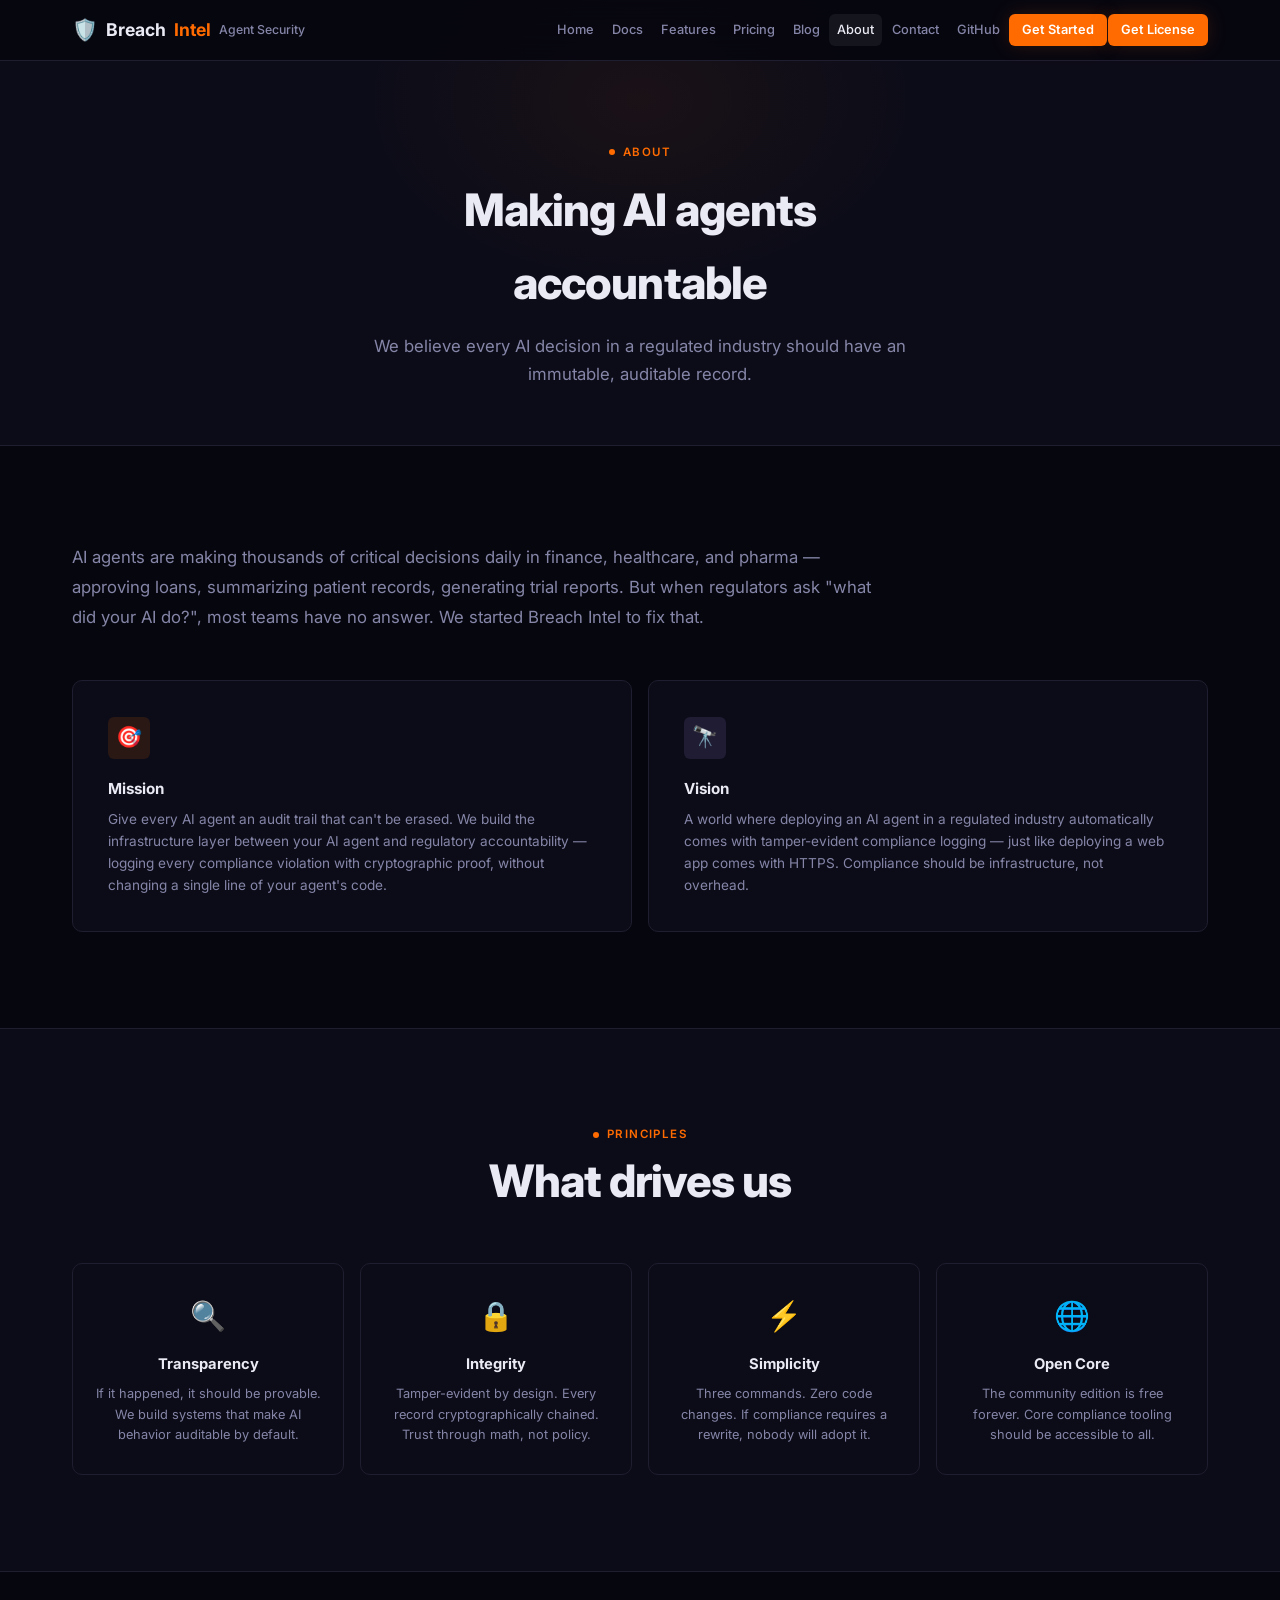
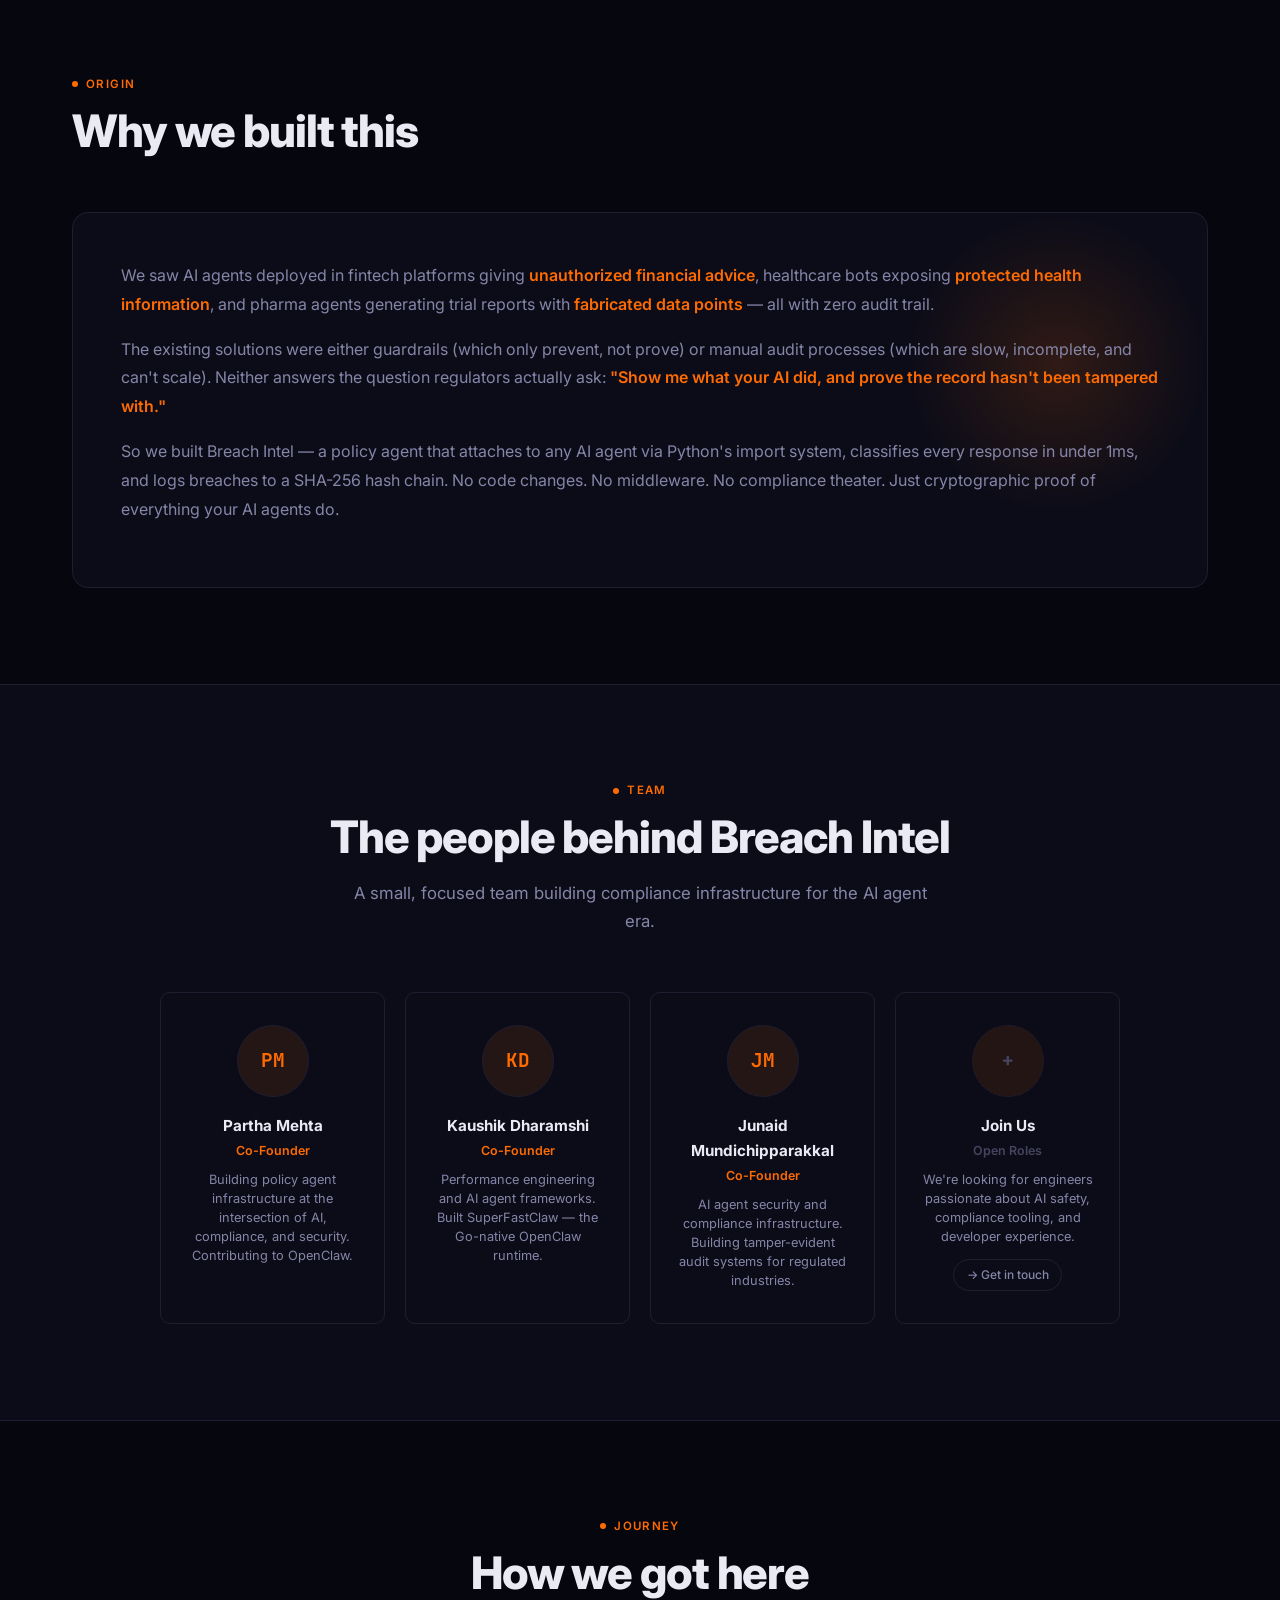
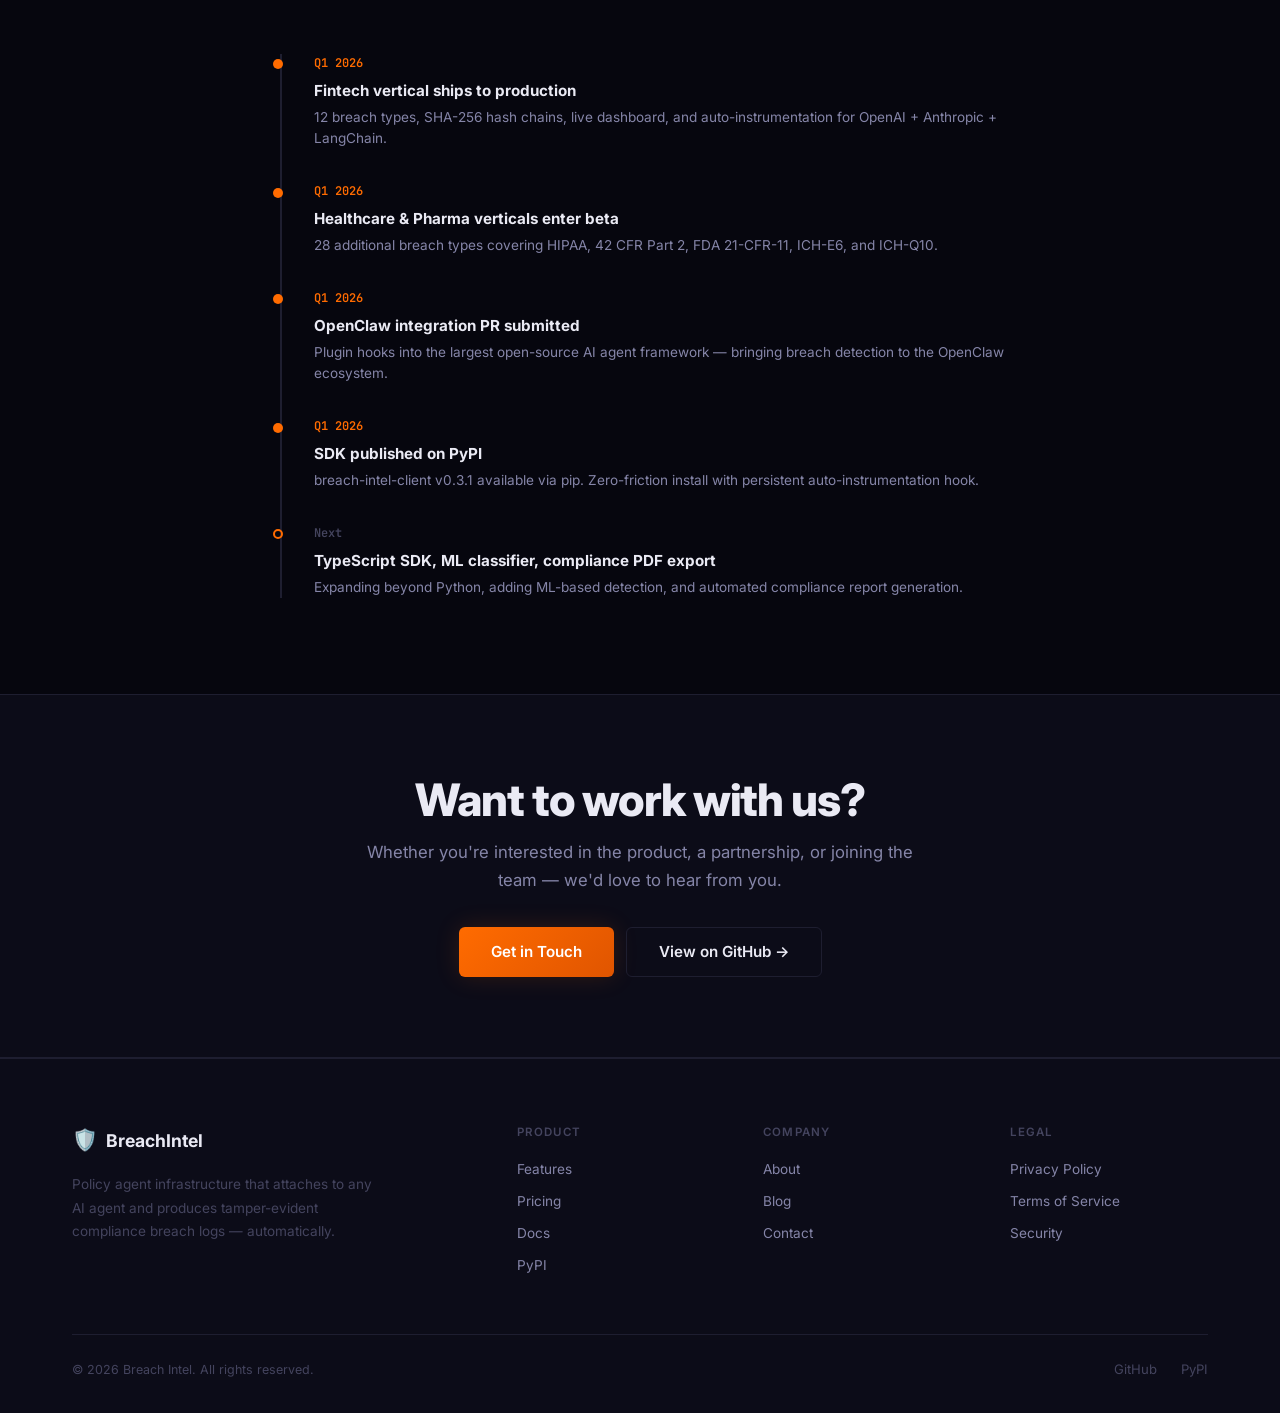
==== commit 3b664205: "fix: update all GitHub links from ParthaMehtaOrg to secure-mind-live Co-Authored-By: Claude Opus 4.6" ====
--- a/about.html
+++ b/about.html
@@ -3,7 +3,7 @@
 <head>
   <meta charset="UTF-8">
   <meta name="viewport" content="width=device-width, initial-scale=1.0">
-  <title>About — Breach Intel</title>
+  <title>About — Breach Intel | Agent Security</title>
   <meta name="description" content="Meet the team behind Breach Intel — building the audit layer for AI agents in regulated industries.">
   <link rel="icon" href="data:image/svg+xml,<svg xmlns='http://www.w3.org/2000/svg' viewBox='0 0 100 100'><text y='.9em' font-size='90'>🛡️</text></svg>">
   <link rel="preconnect" href="https://fonts.googleapis.com">
@@ -102,7 +102,7 @@
 
   <nav class="nav">
     <div class="nav-inner">
-      <a href="index.html" class="nav-brand"><span class="icon">🛡️</span> Breach<span class="highlight">Intel</span></a>
+      <a href="index.html" class="nav-brand"><span class="icon">🛡️</span> Breach<span class="highlight">Intel</span> <span style="font-size:0.7em;color:var(--text-secondary);font-weight:500;">Agent Security</span></a>
       <button class="nav-toggle" aria-label="Menu" aria-expanded="false">
         <svg viewBox="0 0 24 24" fill="none" stroke="currentColor" stroke-width="2"><path d="M4 6h16M4 12h16M4 18h16"/></svg>
       </button>
@@ -114,7 +114,7 @@
         <a href="blog.html">Blog</a>
         <a href="about.html">About</a>
         <a href="contact.html">Contact</a>
-        <a href="https://github.com/ParthaMehtaOrg" target="_blank">GitHub</a>
+        <a href="https://github.com/secure-mind-live/breach-intel-packages" target="_blank">GitHub</a>
         <a href="contact.html" class="nav-cta">Get Started</a>
         <a href="pricing.html" class="nav-cta">Get License</a>
       </div>
@@ -286,7 +286,7 @@
       <p class="section-sub" style="margin:0.75rem auto 2rem;">Whether you're interested in the product, a partnership, or joining the team — we'd love to hear from you.</p>
       <div style="display:flex;gap:0.75rem;justify-content:center;flex-wrap:wrap;">
         <a href="contact.html" class="btn btn-accent btn-lg">Get in Touch</a>
-        <a href="https://github.com/ParthaMehtaOrg" target="_blank" class="btn btn-outline btn-lg">View on GitHub →</a>
+        <a href="https://github.com/secure-mind-live/breach-intel-packages" target="_blank" class="btn btn-outline btn-lg">View on GitHub →</a>
       </div>
     </div>
   </section>
@@ -305,7 +305,7 @@
       </div>
       <div class="footer-bottom">
         <span class="footer-copy">&copy; 2026 Breach Intel. All rights reserved.</span>
-        <div class="footer-socials"><a href="https://github.com/ParthaMehtaOrg" target="_blank">GitHub</a><a href="https://pypi.org/project/breach-intel-client/" target="_blank">PyPI</a></div>
+        <div class="footer-socials"><a href="https://github.com/secure-mind-live/breach-intel-packages" target="_blank">GitHub</a><a href="https://pypi.org/project/breach-intel-client/" target="_blank">PyPI</a></div>
       </div>
     </div>
   </footer>
